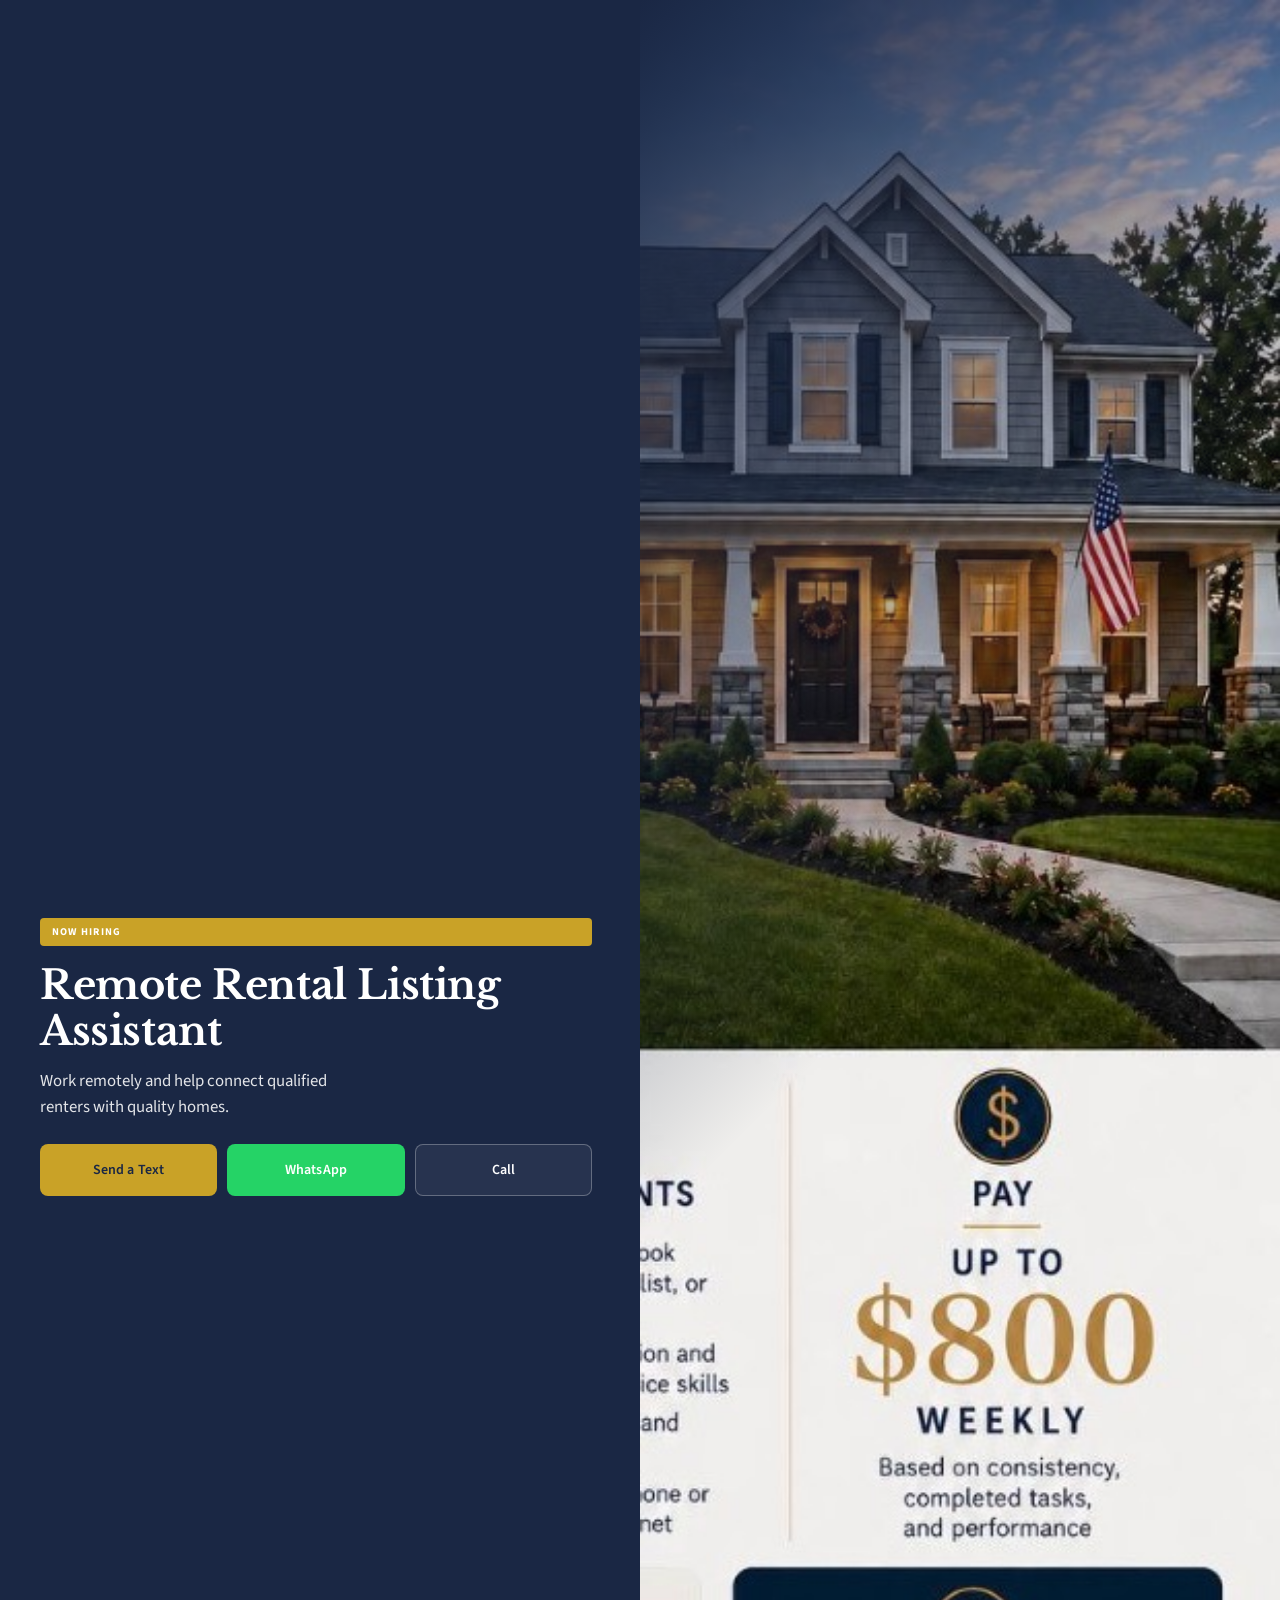
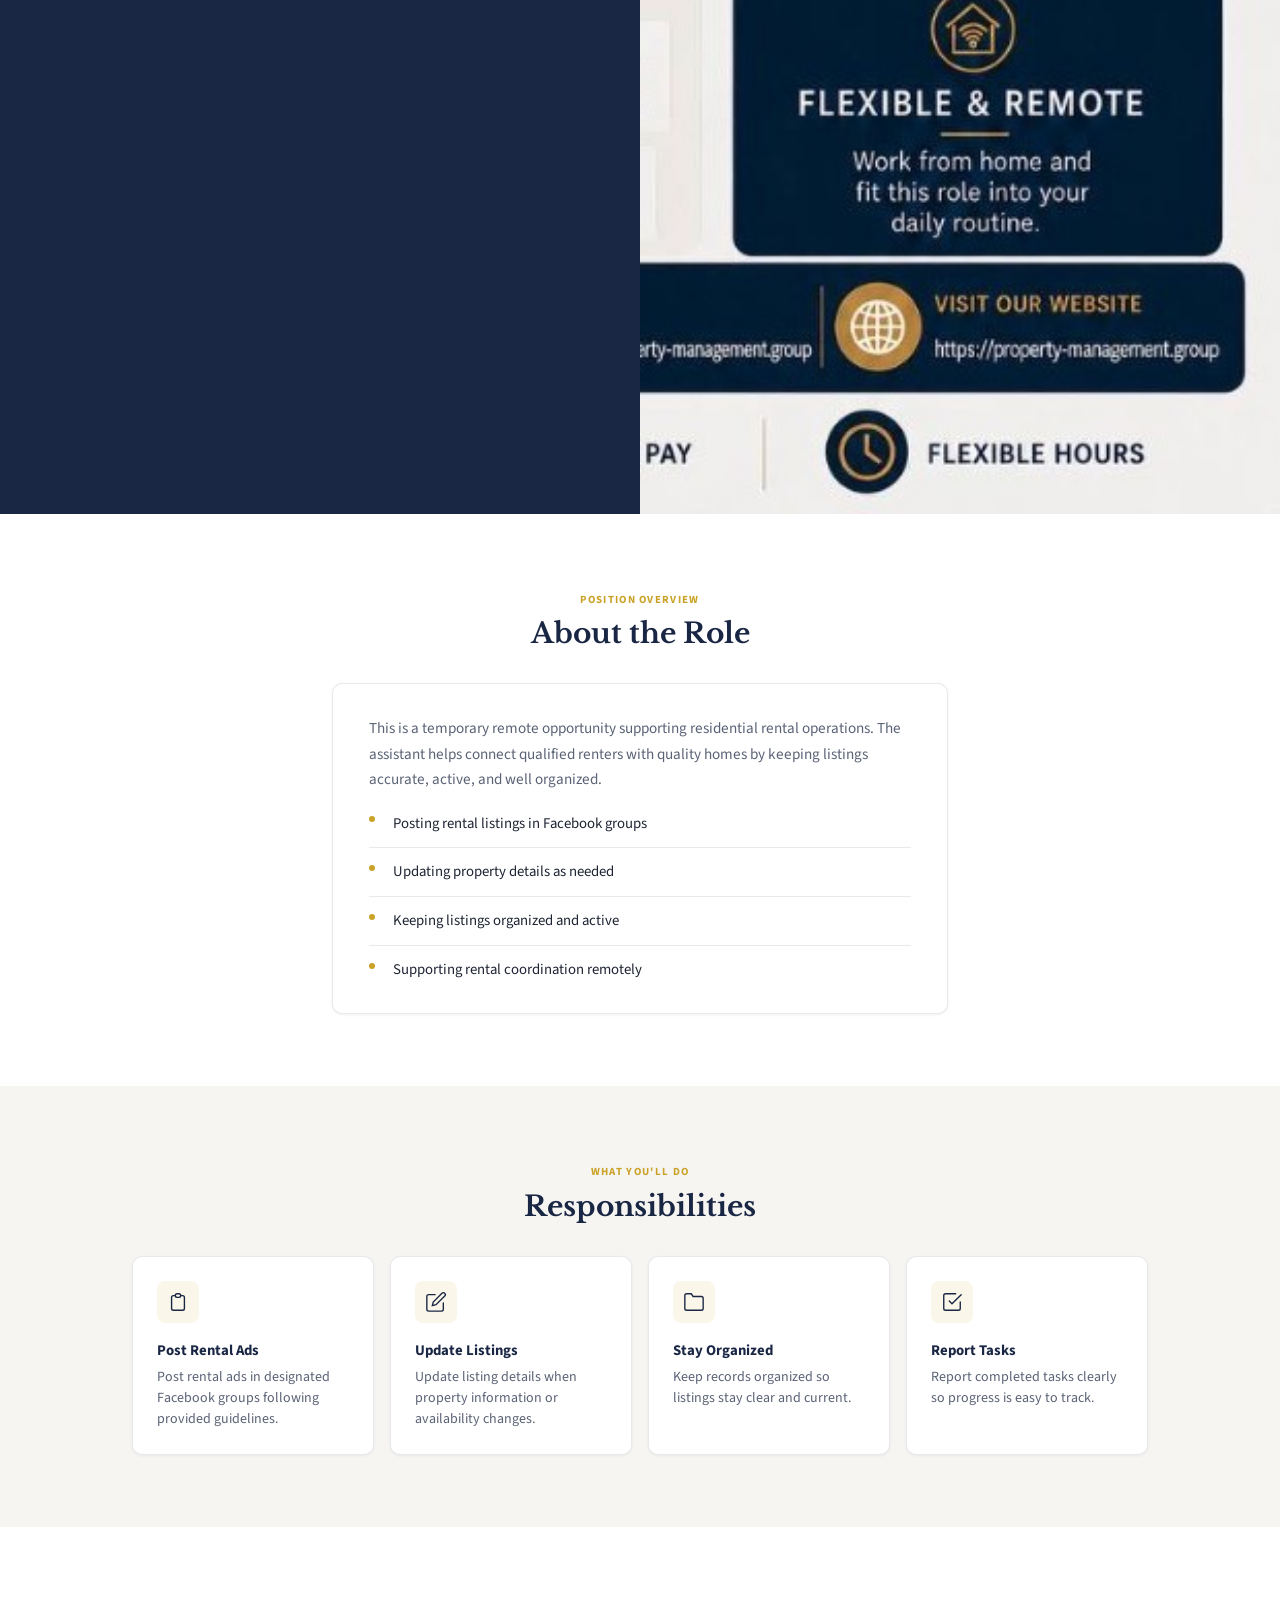
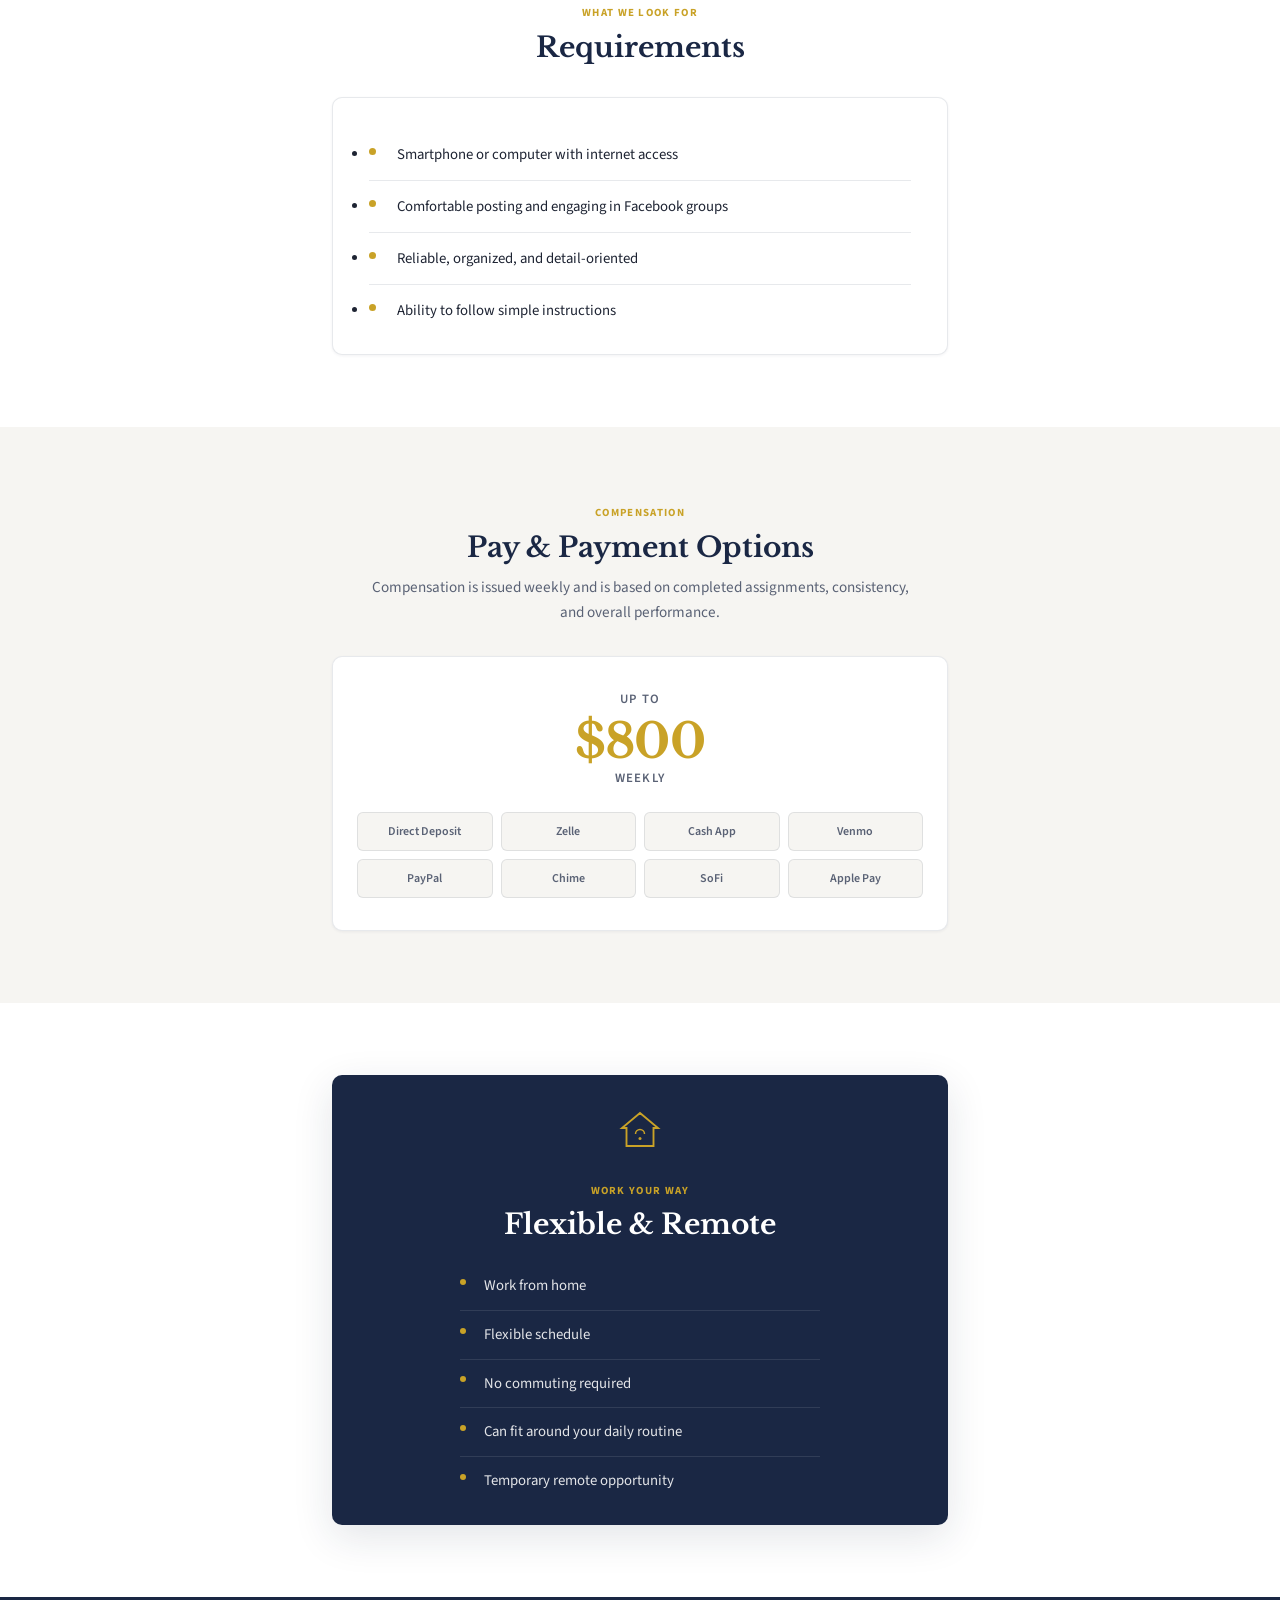
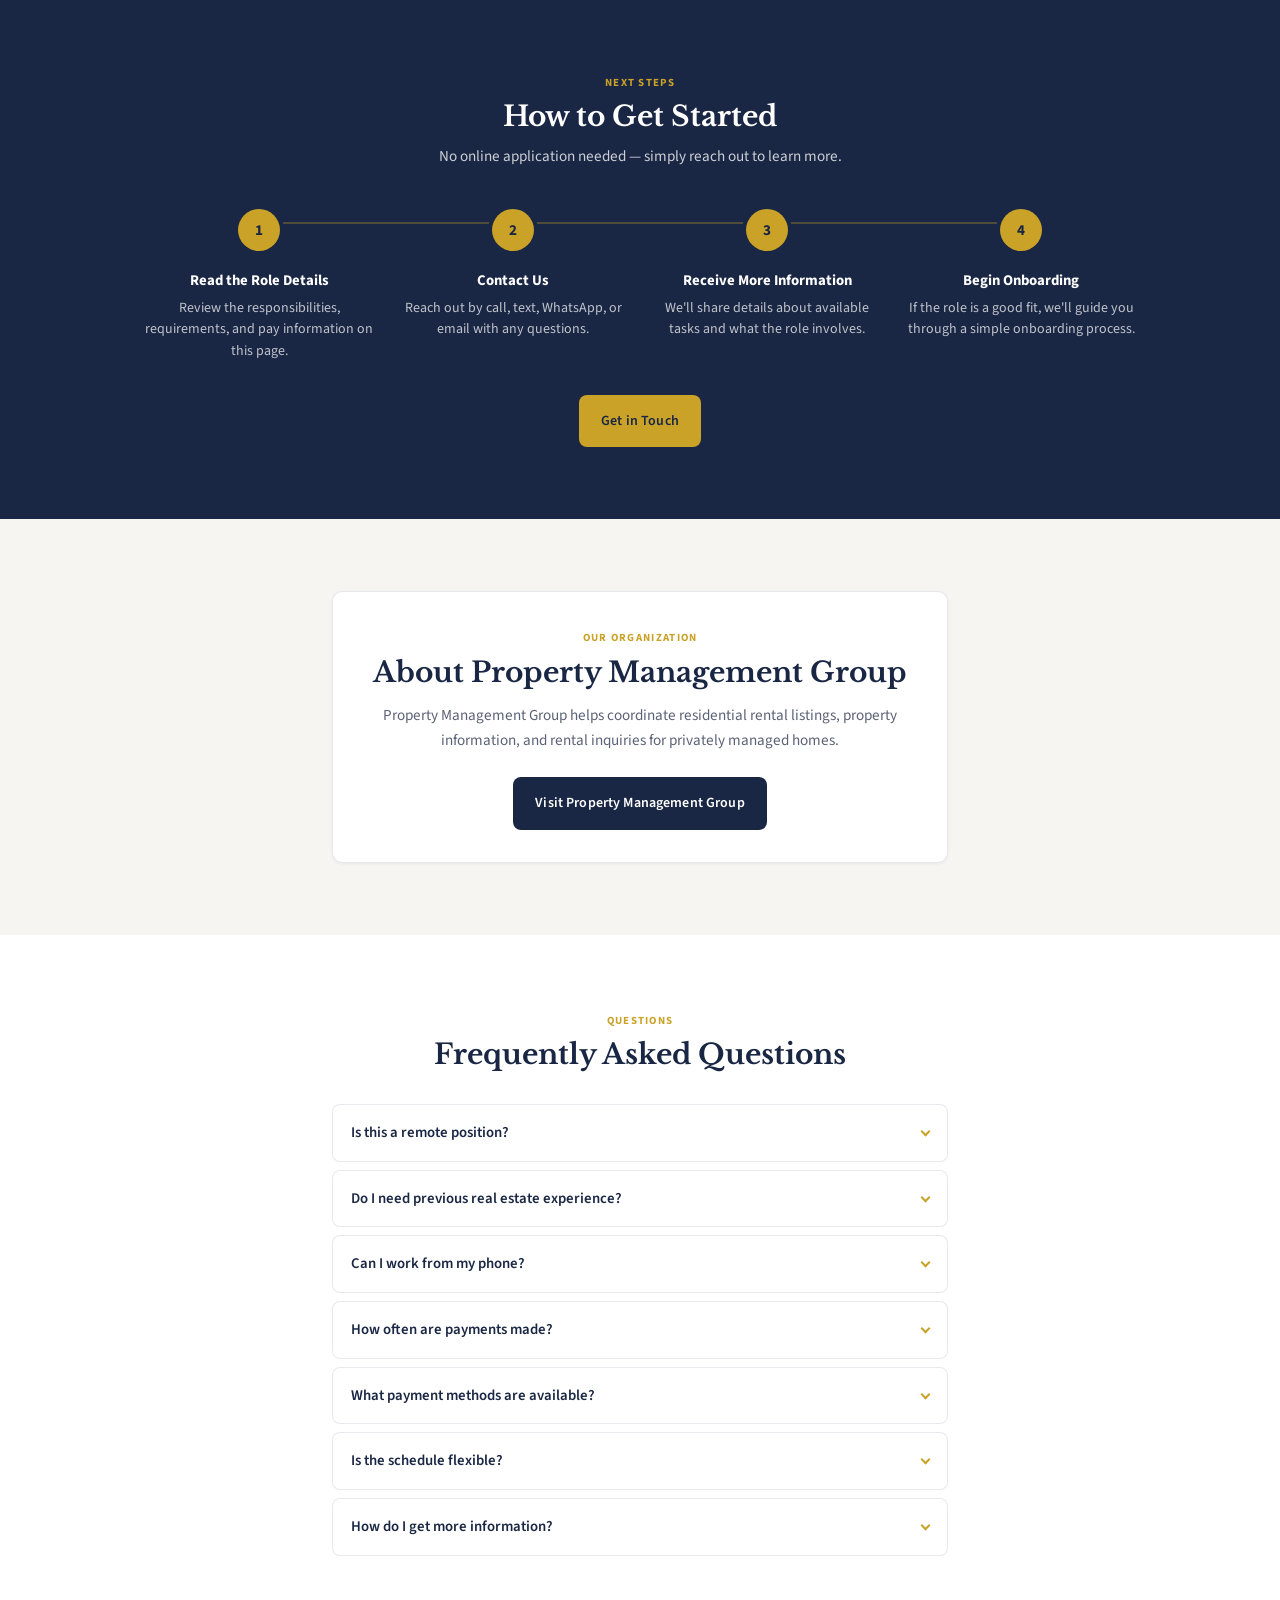
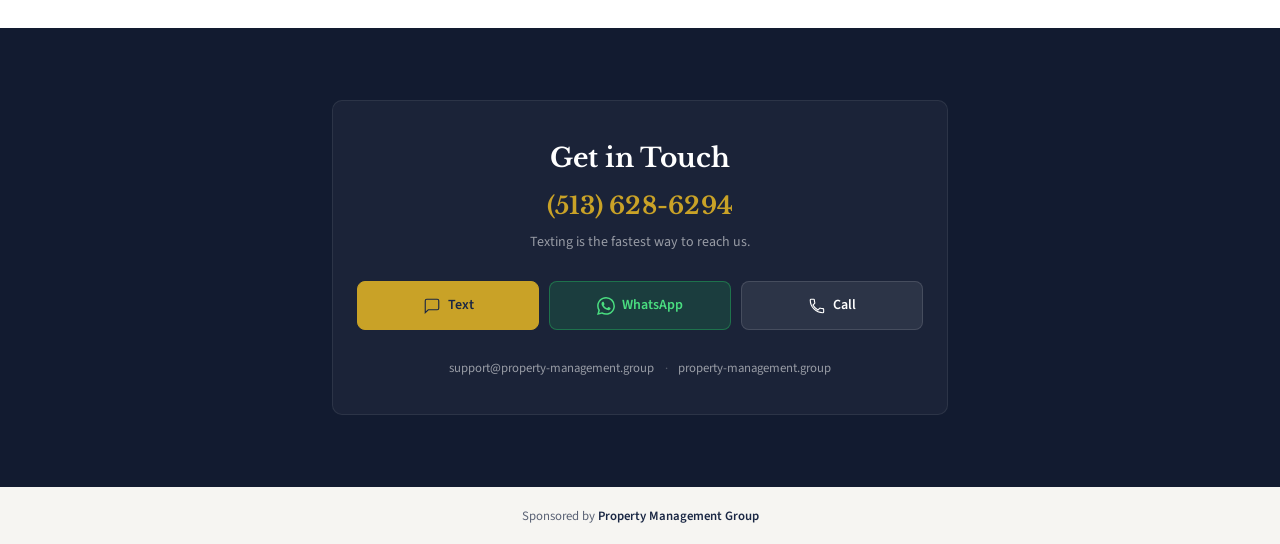
==== index.html @ 5fb561e2 "Fix Netlify 404 by publishing site from repo root. Move landing page files to the repository root an" ====
<!DOCTYPE html>
<html lang="en">
<head>
  <meta charset="UTF-8">
  <meta name="viewport" content="width=device-width, initial-scale=1.0, viewport-fit=cover">
  <meta name="theme-color" content="#1a2744">
  <title>Remote Rental Listing Assistant — Now Hiring</title>
  <meta name="description" content="Temporary remote role helping with rental listings. Up to $800 weekly. Flexible hours. Contact us to learn more.">
  <meta property="og:title" content="Remote Rental Listing Assistant — Now Hiring">
  <meta property="og:description" content="Work remotely and help connect qualified renters with quality homes. Up to $800 weekly.">
  <meta property="og:type" content="website">
  <meta property="og:image" content="assets/hero-house.png">
  <link rel="preconnect" href="https://fonts.googleapis.com">
  <link rel="preconnect" href="https://fonts.gstatic.com" crossorigin>
  <link href="https://fonts.googleapis.com/css2?family=Libre+Baskerville:wght@400;700&family=Source+Sans+3:wght@400;500;600;700&display=swap" rel="stylesheet">
  <link rel="stylesheet" href="styles.css">
</head>
<body>
  <header class="hero">
    <div class="hero__image">
      <img src="assets/house-photo.jpg" alt="Residential rental property at dusk">
    </div>
    <div class="hero__content">
      <span class="badge">Now Hiring</span>
      <h1>Remote Rental Listing Assistant</h1>
      <p class="hero__tagline">Work remotely and help connect qualified renters with quality homes.</p>
      <div class="hero__actions">
        <a class="btn btn--gold" href="sms:+15136286294?body=Hi,%20I'm%20interested%20in%20the%20Remote%20Rental%20Listing%20Assistant%20role.">Send a Text</a>
        <a class="btn btn--whatsapp" href="https://wa.me/15136286294?text=Hi,%20I'm%20interested%20in%20the%20Remote%20Rental%20Listing%20Assistant%20role." target="_blank" rel="noopener noreferrer">WhatsApp</a>
        <a class="btn btn--outline" href="tel:+15136286294">Call</a>
      </div>
    </div>
  </header>

  <main>
    <section class="section" id="about-role">
      <div class="container container--narrow">
        <div class="section__header reveal">
          <span class="section__eyebrow">Position Overview</span>
          <h2 class="section__title">About the Role</h2>
        </div>
        <div class="content-card reveal">
          <p class="prose">This is a temporary remote opportunity supporting residential rental operations. The assistant helps connect qualified renters with quality homes by keeping listings accurate, active, and well organized.</p>
          <ul class="feature-list">
            <li>Posting rental listings in Facebook groups</li>
            <li>Updating property details as needed</li>
            <li>Keeping listings organized and active</li>
            <li>Supporting rental coordination remotely</li>
          </ul>
        </div>
      </div>
    </section>

    <section class="section section--alt" id="responsibilities">
      <div class="container">
        <div class="section__header reveal">
          <span class="section__eyebrow">What You'll Do</span>
          <h2 class="section__title">Responsibilities</h2>
        </div>
        <div class="icon-grid">
          <article class="icon-card reveal">
            <div class="icon-card__icon" aria-hidden="true">
              <svg width="22" height="22" viewBox="0 0 24 24" fill="none"><path d="M9 5H7a2 2 0 00-2 2v12a2 2 0 002 2h10a2 2 0 002-2V7a2 2 0 00-2-2h-2M9 5a2 2 0 002 2h2a2 2 0 002-2M9 5a2 2 0 012-2h2a2 2 0 012 2" stroke="currentColor" stroke-width="1.5" stroke-linecap="round"/></svg>
            </div>
            <div class="icon-card__body">
              <h3>Post Rental Ads</h3>
              <p>Post rental ads in designated Facebook groups following provided guidelines.</p>
            </div>
          </article>
          <article class="icon-card reveal">
            <div class="icon-card__icon" aria-hidden="true">
              <svg width="22" height="22" viewBox="0 0 24 24" fill="none"><path d="M11 4H4a2 2 0 00-2 2v14a2 2 0 002 2h14a2 2 0 002-2v-7" stroke="currentColor" stroke-width="1.5" stroke-linecap="round"/><path d="M18.5 2.5a2.12 2.12 0 013 3L12 15l-4 1 1-4 9.5-9.5z" stroke="currentColor" stroke-width="1.5" stroke-linecap="round"/></svg>
            </div>
            <div class="icon-card__body">
              <h3>Update Listings</h3>
              <p>Update listing details when property information or availability changes.</p>
            </div>
          </article>
          <article class="icon-card reveal">
            <div class="icon-card__icon" aria-hidden="true">
              <svg width="22" height="22" viewBox="0 0 24 24" fill="none"><path d="M22 19a2 2 0 01-2 2H4a2 2 0 01-2-2V5a2 2 0 012-2h5l2 3h9a2 2 0 012 2z" stroke="currentColor" stroke-width="1.5" stroke-linecap="round"/></svg>
            </div>
            <div class="icon-card__body">
              <h3>Stay Organized</h3>
              <p>Keep records organized so listings stay clear and current.</p>
            </div>
          </article>
          <article class="icon-card reveal">
            <div class="icon-card__icon" aria-hidden="true">
              <svg width="22" height="22" viewBox="0 0 24 24" fill="none"><path d="M9 11l3 3L22 4" stroke="currentColor" stroke-width="1.5" stroke-linecap="round"/><path d="M21 12v7a2 2 0 01-2 2H5a2 2 0 01-2-2V5a2 2 0 012-2h11" stroke="currentColor" stroke-width="1.5" stroke-linecap="round"/></svg>
            </div>
            <div class="icon-card__body">
              <h3>Report Tasks</h3>
              <p>Report completed tasks clearly so progress is easy to track.</p>
            </div>
          </article>
        </div>
      </div>
    </section>

    <section class="section" id="requirements">
      <div class="container container--narrow">
        <div class="section__header reveal">
          <span class="section__eyebrow">What We Look For</span>
          <h2 class="section__title">Requirements</h2>
        </div>
        <div class="content-card reveal">
          <ul class="checklist checklist--large">
            <li>Smartphone or computer with internet access</li>
            <li>Comfortable posting and engaging in Facebook groups</li>
            <li>Reliable, organized, and detail-oriented</li>
            <li>Ability to follow simple instructions</li>
          </ul>
        </div>
      </div>
    </section>

    <section class="section section--alt" id="pay">
      <div class="container container--narrow">
        <div class="section__header reveal">
          <span class="section__eyebrow">Compensation</span>
          <h2 class="section__title">Pay &amp; Payment Options</h2>
          <p class="section__subtitle">Compensation is issued weekly and is based on completed assignments, consistency, and overall performance.</p>
        </div>
        <div class="pay-card reveal">
          <p class="pay-card__rate">Up to <strong>$800</strong> Weekly</p>
          <div class="payment-logos">
            <span>Direct Deposit</span>
            <span>Zelle</span>
            <span>Cash App</span>
            <span>Venmo</span>
            <span>PayPal</span>
            <span>Chime</span>
            <span>SoFi</span>
            <span>Apple Pay</span>
          </div>
        </div>
      </div>
    </section>

    <section class="section" id="remote">
      <div class="container container--narrow">
        <div class="remote-panel reveal">
          <div class="remote-panel__icon" aria-hidden="true">
            <svg viewBox="0 0 64 64" fill="none"><path d="M32 8L8 28h6v24h36V28h6L32 8z" stroke="#c9a227" stroke-width="2.5" fill="none"/><path d="M26 36c0-3.3 2.7-6 6-6s6 2.7 6 6" stroke="#c9a227" stroke-width="2" fill="none"/><circle cx="32" cy="42" r="2" fill="#c9a227"/></svg>
          </div>
          <span class="section__eyebrow">Work Your Way</span>
          <h2 class="section__title">Flexible &amp; Remote</h2>
          <ul class="feature-list feature-list--inline">
            <li>Work from home</li>
            <li>Flexible schedule</li>
            <li>No commuting required</li>
            <li>Can fit around your daily routine</li>
            <li>Temporary remote opportunity</li>
          </ul>
        </div>
      </div>
    </section>

    <section class="section section--navy" id="get-started">
      <div class="container">
        <div class="section__header section__header--light reveal">
          <span class="section__eyebrow">Next Steps</span>
          <h2 class="section__title">How to Get Started</h2>
          <p class="section__subtitle">No online application needed — simply reach out to learn more.</p>
        </div>
        <ol class="timeline reveal">
          <li class="timeline__step">
            <div class="timeline__marker">1</div>
            <div class="timeline__content">
              <h3>Read the Role Details</h3>
              <p>Review the responsibilities, requirements, and pay information on this page.</p>
            </div>
          </li>
          <li class="timeline__step">
            <div class="timeline__marker">2</div>
            <div class="timeline__content">
              <h3>Contact Us</h3>
              <p>Reach out by call, text, WhatsApp, or email with any questions.</p>
            </div>
          </li>
          <li class="timeline__step">
            <div class="timeline__marker">3</div>
            <div class="timeline__content">
              <h3>Receive More Information</h3>
              <p>We'll share details about available tasks and what the role involves.</p>
            </div>
          </li>
          <li class="timeline__step">
            <div class="timeline__marker">4</div>
            <div class="timeline__content">
              <h3>Begin Onboarding</h3>
              <p>If the role is a good fit, we'll guide you through a simple onboarding process.</p>
            </div>
          </li>
        </ol>
        <div class="section__cta reveal">
          <a class="btn btn--gold" href="#contact">Get in Touch</a>
        </div>
      </div>
    </section>

    <section class="section section--alt" id="about">
      <div class="container container--narrow">
        <div class="about-block content-card reveal">
          <span class="section__eyebrow">Our Organization</span>
          <h2 class="section__title">About Property Management Group</h2>
          <p>Property Management Group helps coordinate residential rental listings, property information, and rental inquiries for privately managed homes.</p>
          <a class="btn btn--navy" href="https://property-management.group" target="_blank" rel="noopener noreferrer">Visit Property Management Group</a>
        </div>
      </div>
    </section>

    <section class="section" id="faq">
      <div class="container container--narrow">
        <div class="section__header reveal">
          <span class="section__eyebrow">Questions</span>
          <h2 class="section__title">Frequently Asked Questions</h2>
        </div>
        <div class="faq reveal">
          <details class="faq__item">
            <summary>Is this a remote position?</summary>
            <p>Yes. This is a fully remote, temporary role. You can work from home or anywhere with a reliable internet connection.</p>
          </details>
          <details class="faq__item">
            <summary>Do I need previous real estate experience?</summary>
            <p>No prior real estate experience is required. What matters most is reliability, clear communication, and the ability to follow instructions.</p>
          </details>
          <details class="faq__item">
            <summary>Can I work from my phone?</summary>
            <p>Yes. Many tasks can be done from a smartphone. A computer is also helpful for managing multiple listings.</p>
          </details>
          <details class="faq__item">
            <summary>How often are payments made?</summary>
            <p>Payments are issued weekly, based on completed assignments, consistency, and overall performance.</p>
          </details>
          <details class="faq__item">
            <summary>What payment methods are available?</summary>
            <p>We support Direct Deposit, Zelle, Cash App, Venmo, PayPal, Chime, SoFi, and Apple Pay.</p>
          </details>
          <details class="faq__item">
            <summary>Is the schedule flexible?</summary>
            <p>Yes. This role is designed with flexibility in mind so you can fit tasks around your daily routine.</p>
          </details>
          <details class="faq__item">
            <summary>How do I get more information?</summary>
            <p>Contact us by phone, text, WhatsApp, or email. Our team will share more details about the role and available tasks.</p>
          </details>
        </div>
      </div>
    </section>
  </main>

  <footer class="contact" id="contact">
    <div class="container container--narrow">
      <div class="contact-panel reveal">
        <h2 class="contact-panel__title">Get in Touch</h2>
        <p class="contact-panel__phone"><a href="tel:+15136286294">(513) 628-6294</a></p>
        <p class="contact-panel__note">Texting is the fastest way to reach us.</p>

        <div class="contact-panel__actions">
          <a href="sms:+15136286294?body=Hi,%20I'm%20interested%20in%20the%20Remote%20Rental%20Listing%20Assistant%20role." class="contact-btn contact-btn--primary">
            <svg width="18" height="18" viewBox="0 0 24 24" fill="none" aria-hidden="true"><path d="M21 15a2 2 0 01-2 2H7l-4 4V5a2 2 0 012-2h14a2 2 0 012 2z" stroke="currentColor" stroke-width="1.5"/></svg>
            Text
          </a>
          <a href="https://wa.me/15136286294?text=Hi,%20I'm%20interested%20in%20the%20Remote%20Rental%20Listing%20Assistant%20role." class="contact-btn contact-btn--whatsapp" target="_blank" rel="noopener noreferrer">
            <svg width="18" height="18" viewBox="0 0 24 24" fill="currentColor" aria-hidden="true"><path d="M17.472 14.382c-.297-.149-1.758-.867-2.03-.967-.273-.099-.471-.148-.67.15-.197.297-.767.966-.94 1.164-.173.199-.347.223-.644.075-.297-.15-1.255-.463-2.39-1.475-.883-.788-1.48-1.761-1.653-2.059-.173-.297-.018-.458.13-.606.134-.133.298-.347.446-.52.149-.174.198-.298.298-.497.099-.198.05-.371-.025-.52-.075-.149-.669-1.612-.916-2.207-.242-.579-.487-.5-.669-.51-.173-.008-.371-.01-.57-.01-.198 0-.52.074-.792.372-.272.297-1.04 1.016-1.04 2.479 0 1.462 1.065 2.875 1.213 3.074.149.198 2.096 3.2 5.077 4.487.709.306 1.262.489 1.694.625.712.227 1.36.195 1.871.118.571-.085 1.758-.719 2.006-1.413.248-.694.248-1.289.173-1.413-.074-.124-.272-.198-.57-.347m-5.421 7.403h-.004a9.87 9.87 0 01-5.031-1.378l-.361-.214-3.741.982.998-3.648-.235-.374a9.86 9.86 0 01-1.51-5.26c.001-5.45 4.436-9.884 9.888-9.884 2.64 0 5.122 1.03 6.988 2.898a9.825 9.825 0 012.893 6.994c-.003 5.45-4.435 9.884-9.885 9.884m8.413-18.297A11.815 11.815 0 0012.05 0C5.495 0 .16 5.335.157 11.892c0 2.096.547 4.142 1.588 5.945L.057 24l6.305-1.654a11.882 11.882 0 005.683 1.448h.005c6.554 0 11.89-5.335 11.893-11.893a11.821 11.821 0 00-3.48-8.413z"/></svg>
            WhatsApp
          </a>
          <a href="tel:+15136286294" class="contact-btn">
            <svg width="18" height="18" viewBox="0 0 24 24" fill="none" aria-hidden="true"><path d="M6.6 10.8a15.1 15.1 0 006.6 6.6l2.2-2.2a1 1 0 011-.24 11 11 0 003.46.55 1 1 0 011 1V20a1 1 0 01-1 1A17 17 0 013 4a1 1 0 011-1h3.5a1 1 0 011 1 11 11 0 00.55 3.46 1 1 0 01-.25 1L6.6 10.8z" stroke="currentColor" stroke-width="1.5"/></svg>
            Call
          </a>
        </div>

        <div class="contact-panel__links">
          <a href="mailto:support@property-management.group">support@property-management.group</a>
          <span aria-hidden="true">·</span>
          <a href="https://property-management.group" target="_blank" rel="noopener noreferrer">property-management.group</a>
        </div>
      </div>
    </div>
  </footer>

  <p class="sponsor">
    Sponsored by <a href="https://property-management.group" target="_blank" rel="noopener noreferrer">Property Management Group</a>
  </p>

  <script src="script.js"></script>
</body>
</html>
---- styles.css ----
*,
*::before,
*::after {
  box-sizing: border-box;
  margin: 0;
  padding: 0;
}

:root {
  --navy: #1a2744;
  --navy-dark: #121b30;
  --navy-light: #243358;
  --gold: #c9a227;
  --gold-light: #d4b84a;
  --gold-pale: rgba(201, 162, 39, 0.1);
  --white: #ffffff;
  --gray-bg: #f6f5f2;
  --gray-border: rgba(26, 39, 68, 0.1);
  --text: #1e2433;
  --text-muted: #5a6275;
  --whatsapp: #25d366;
  --serif: "Libre Baskerville", Georgia, serif;
  --sans: "Source Sans 3", system-ui, -apple-system, sans-serif;
  --shadow-sm: 0 1px 3px rgba(26, 39, 68, 0.06);
  --shadow-md: 0 6px 24px rgba(26, 39, 68, 0.08);
  --shadow-lg: 0 12px 40px rgba(26, 39, 68, 0.12);
  --radius: 10px;
  --radius-sm: 8px;
  --transition: 0.22s ease;
  --safe-bottom: env(safe-area-inset-bottom, 0px);
}

html {
  scroll-behavior: smooth;
  -webkit-text-size-adjust: 100%;
}

body {
  font-family: var(--sans);
  color: var(--text);
  background: var(--white);
  line-height: 1.6;
  -webkit-font-smoothing: antialiased;
  overflow-x: hidden;
}

img {
  display: block;
  max-width: 100%;
}

a {
  color: inherit;
}

.container {
  width: 100%;
  max-width: 1080px;
  margin: 0 auto;
  padding: 0 1.25rem;
}

.container--narrow {
  max-width: 680px;
}

/* ── Buttons ── */
.btn {
  display: inline-flex;
  align-items: center;
  justify-content: center;
  text-decoration: none;
  font-weight: 600;
  font-size: 0.875rem;
  letter-spacing: 0.01em;
  padding: 0.875rem 1.35rem;
  min-height: 48px;
  border-radius: 8px;
  border: 1.5px solid transparent;
  cursor: pointer;
  transition: background var(--transition), color var(--transition), border-color var(--transition), box-shadow var(--transition);
  -webkit-tap-highlight-color: transparent;
}

.btn--gold {
  background: var(--gold);
  color: var(--navy);
}

.btn--gold:hover {
  background: var(--gold-light);
  box-shadow: 0 4px 16px rgba(201, 162, 39, 0.3);
}

.btn--whatsapp {
  background: var(--whatsapp);
  color: var(--white);
}

.btn--whatsapp:hover {
  background: #20bd5a;
  box-shadow: 0 4px 16px rgba(37, 211, 102, 0.3);
}

.btn--outline {
  background: rgba(255, 255, 255, 0.06);
  color: var(--white);
  border-color: rgba(255, 255, 255, 0.28);
}

.btn--outline:hover {
  border-color: var(--gold);
  color: var(--gold);
  background: rgba(255, 255, 255, 0.1);
}

.btn--navy {
  background: var(--navy);
  color: var(--white);
}

.btn--navy:hover {
  background: var(--navy-light);
  box-shadow: var(--shadow-md);
}

/* ── Hero ── */
.hero {
  display: flex;
  flex-direction: column;
  background: var(--navy);
}

.hero__image {
  position: relative;
  height: 220px;
  overflow: hidden;
}

.hero__image::after {
  content: "";
  position: absolute;
  inset: 0;
  background: linear-gradient(to bottom, transparent 20%, var(--navy) 100%);
  z-index: 1;
}

.hero__image img {
  width: 100%;
  height: 100%;
  object-fit: cover;
  object-position: center;
}

.hero__content {
  padding: 1.75rem 1.25rem 2.25rem;
  position: relative;
  z-index: 2;
  margin-top: -2rem;
}

.badge {
  display: inline-block;
  background: var(--gold);
  color: var(--white);
  font-size: 0.65rem;
  font-weight: 700;
  letter-spacing: 0.12em;
  text-transform: uppercase;
  padding: 0.35rem 0.75rem;
  margin-bottom: 1rem;
  border-radius: 4px;
}

.hero h1 {
  font-family: var(--serif);
  font-size: clamp(1.65rem, 5vw, 2.5rem);
  font-weight: 700;
  color: var(--white);
  line-height: 1.15;
  letter-spacing: -0.01em;
  margin-bottom: 0.85rem;
}

.hero__tagline {
  color: rgba(255, 255, 255, 0.88);
  font-weight: 400;
  font-size: 1rem;
  margin-bottom: 1.5rem;
  line-height: 1.55;
  max-width: 36ch;
}

.hero__actions {
  display: flex;
  flex-direction: column;
  gap: 0.65rem;
}

.hero__actions .btn {
  width: 100%;
}

/* ── Sections ── */
.section {
  padding: 3rem 0;
}

.section--alt {
  background: var(--gray-bg);
}

.section--navy {
  background: var(--navy);
  color: var(--white);
}

.section__header {
  text-align: center;
  max-width: 560px;
  margin: 0 auto 2rem;
}

.section__header--light .section__title,
.section__header--light .section__subtitle {
  color: var(--white);
}

.section__header--light .section__subtitle {
  opacity: 0.78;
}

.section__eyebrow {
  display: inline-block;
  font-size: 0.68rem;
  font-weight: 700;
  letter-spacing: 0.12em;
  text-transform: uppercase;
  color: var(--gold);
  margin-bottom: 0.5rem;
}

.section__title {
  font-family: var(--serif);
  font-size: clamp(1.35rem, 4vw, 1.75rem);
  font-weight: 700;
  color: var(--navy);
  line-height: 1.25;
  margin-bottom: 0.65rem;
}

.section--navy .section__title {
  color: var(--white);
}

.section__subtitle {
  font-size: 0.95rem;
  color: var(--text-muted);
  line-height: 1.6;
}

.section__cta {
  text-align: center;
  margin-top: 2rem;
}

/* ── Content cards ── */
.content-card {
  background: var(--white);
  border: 1px solid var(--gray-border);
  border-radius: var(--radius);
  padding: 1.5rem;
  box-shadow: var(--shadow-sm);
}

.section--alt .content-card {
  background: var(--white);
}

.prose {
  font-size: 0.95rem;
  color: var(--text-muted);
  line-height: 1.65;
  margin-bottom: 0.5rem;
}

/* ── Scroll reveal ── */
.reveal {
  opacity: 0;
  transform: translateY(16px);
  transition: opacity 0.5s ease, transform 0.5s ease;
}

.reveal.revealed {
  opacity: 1;
  transform: translateY(0);
}

@media (prefers-reduced-motion: reduce) {
  .reveal {
    opacity: 1;
    transform: none;
    transition: none;
  }
}

/* ── Lists ── */
.feature-list {
  list-style: none;
  margin-top: 0.5rem;
}

.feature-list li {
  position: relative;
  padding: 0.75rem 0 0.75rem 1.5rem;
  font-size: 0.925rem;
  color: var(--text);
  border-bottom: 1px solid var(--gray-border);
}

.feature-list li:last-child {
  border-bottom: none;
  padding-bottom: 0;
}

.feature-list li::before {
  content: "";
  position: absolute;
  left: 0;
  top: 1.05rem;
  width: 6px;
  height: 6px;
  border-radius: 50%;
  background: var(--gold);
}

.feature-list--inline li {
  border-bottom-color: rgba(255, 255, 255, 0.1);
  color: rgba(255, 255, 255, 0.88);
}

.checklist--large li {
  position: relative;
  padding: 0.85rem 0 0.85rem 1.75rem;
  font-size: 0.925rem;
  color: var(--text);
  border-bottom: 1px solid var(--gray-border);
}

.checklist--large li:last-child {
  border-bottom: none;
  padding-bottom: 0;
}

.checklist--large li::before {
  content: "";
  position: absolute;
  left: 0;
  top: 1.15rem;
  width: 7px;
  height: 7px;
  border-radius: 50%;
  background: var(--gold);
}

/* ── Icon cards ── */
.icon-grid {
  display: grid;
  grid-template-columns: 1fr;
  gap: 0.85rem;
}

.icon-card {
  display: flex;
  align-items: flex-start;
  gap: 1rem;
  background: var(--white);
  border: 1px solid var(--gray-border);
  border-radius: var(--radius);
  padding: 1.25rem;
  box-shadow: var(--shadow-sm);
  transition: box-shadow var(--transition), border-color var(--transition);
}

.icon-card:hover {
  box-shadow: var(--shadow-md);
  border-color: rgba(201, 162, 39, 0.2);
}

.icon-card__icon {
  width: 42px;
  height: 42px;
  flex-shrink: 0;
  display: flex;
  align-items: center;
  justify-content: center;
  background: var(--gold-pale);
  border-radius: 8px;
  color: var(--navy);
}

.icon-card h3 {
  font-size: 0.925rem;
  font-weight: 700;
  color: var(--navy);
  margin-bottom: 0.3rem;
}

.icon-card p {
  font-size: 0.875rem;
  color: var(--text-muted);
  line-height: 1.5;
}

/* ── Pay card ── */
.pay-card {
  background: var(--white);
  border: 1px solid var(--gray-border);
  border-radius: var(--radius);
  padding: 2rem 1.5rem;
  text-align: center;
  box-shadow: var(--shadow-sm);
}

.pay-card__rate {
  font-size: 0.8rem;
  text-transform: uppercase;
  letter-spacing: 0.08em;
  color: var(--text-muted);
  font-weight: 600;
  margin-bottom: 1.5rem;
}

.pay-card__rate strong {
  display: block;
  font-family: var(--serif);
  font-size: clamp(2.25rem, 8vw, 3rem);
  color: var(--gold);
  letter-spacing: -0.02em;
  text-transform: none;
  line-height: 1.1;
  margin-top: 0.35rem;
  font-weight: 700;
}

.payment-logos {
  display: grid;
  grid-template-columns: repeat(2, 1fr);
  gap: 0.5rem;
}

.payment-logos span {
  font-size: 0.75rem;
  font-weight: 600;
  color: var(--text-muted);
  background: var(--gray-bg);
  padding: 0.55rem 0.65rem;
  border-radius: 6px;
  border: 1px solid var(--gray-border);
  text-align: center;
}

/* ── Remote panel ── */
.remote-panel {
  background: var(--navy);
  border-radius: var(--radius);
  padding: 2rem 1.5rem;
  text-align: center;
  color: var(--white);
  box-shadow: var(--shadow-lg);
}

.remote-panel__icon svg {
  width: 48px;
  height: 48px;
  margin: 0 auto 0.85rem;
}

.remote-panel .section__title {
  color: var(--white);
  margin-bottom: 1.25rem;
}

.remote-panel .feature-list {
  max-width: 360px;
  margin: 0 auto;
  text-align: left;
}

/* ── Timeline ── */
.timeline {
  list-style: none;
  display: flex;
  flex-direction: column;
  gap: 0;
  position: relative;
  padding-left: 0.25rem;
}

.timeline::before {
  content: "";
  position: absolute;
  top: 22px;
  bottom: 22px;
  left: 21px;
  width: 2px;
  background: rgba(201, 162, 39, 0.3);
}

.timeline__step {
  display: flex;
  align-items: flex-start;
  gap: 1.15rem;
  padding-bottom: 1.75rem;
}

.timeline__step:last-child {
  padding-bottom: 0;
}

.timeline__marker {
  width: 42px;
  height: 42px;
  flex-shrink: 0;
  border-radius: 50%;
  background: var(--gold);
  color: var(--navy);
  font-weight: 700;
  font-size: 0.95rem;
  display: flex;
  align-items: center;
  justify-content: center;
  position: relative;
  z-index: 1;
  box-shadow: 0 0 0 4px var(--navy);
}

.timeline__content h3 {
  font-size: 0.925rem;
  font-weight: 700;
  color: var(--white);
  margin-bottom: 0.3rem;
  padding-top: 0.5rem;
}

.timeline__content p {
  font-size: 0.875rem;
  color: rgba(255, 255, 255, 0.72);
  line-height: 1.55;
}

/* ── About ── */
.about-block {
  text-align: center;
}

.about-block p {
  font-size: 0.95rem;
  color: var(--text-muted);
  line-height: 1.65;
  margin-bottom: 1.5rem;
}

.about-block .section__title {
  margin-bottom: 0.85rem;
}

/* ── FAQ ── */
.faq {
  display: flex;
  flex-direction: column;
  gap: 0.5rem;
}

.faq__item {
  background: var(--white);
  border: 1px solid var(--gray-border);
  border-radius: var(--radius-sm);
  overflow: hidden;
}

.faq__item[open] {
  border-color: rgba(201, 162, 39, 0.35);
  box-shadow: var(--shadow-sm);
}

.faq__item summary {
  padding: 1rem 1.15rem;
  font-weight: 600;
  font-size: 0.925rem;
  color: var(--navy);
  cursor: pointer;
  list-style: none;
  display: flex;
  align-items: center;
  justify-content: space-between;
  gap: 1rem;
  min-height: 52px;
  -webkit-tap-highlight-color: transparent;
}

.faq__item summary::-webkit-details-marker {
  display: none;
}

.faq__item summary::after {
  content: "";
  width: 7px;
  height: 7px;
  border-right: 2px solid var(--gold);
  border-bottom: 2px solid var(--gold);
  transform: rotate(45deg);
  flex-shrink: 0;
  transition: transform var(--transition);
  margin-top: -3px;
}

.faq__item[open] summary::after {
  transform: rotate(-135deg);
  margin-top: 3px;
}

.faq__item p {
  padding: 0 1.15rem 1.1rem;
  font-size: 0.875rem;
  color: var(--text-muted);
  line-height: 1.6;
}

/* ── Contact ── */
.contact {
  background: var(--navy-dark);
  padding: 3.5rem 0;
  padding-bottom: calc(3.5rem + var(--safe-bottom));
}

.contact-panel {
  text-align: center;
  background: rgba(255, 255, 255, 0.04);
  border: 1px solid rgba(255, 255, 255, 0.08);
  border-radius: var(--radius);
  padding: 2.25rem 1.5rem;
}

.contact-panel__title {
  font-family: var(--serif);
  font-size: clamp(1.35rem, 4vw, 1.65rem);
  font-weight: 700;
  color: var(--white);
  margin-bottom: 0.5rem;
}

.contact-panel__phone {
  margin-bottom: 0.35rem;
}

.contact-panel__phone a {
  font-family: var(--serif);
  font-size: 1.5rem;
  font-weight: 700;
  color: var(--gold);
  text-decoration: none;
  letter-spacing: 0.01em;
}

.contact-panel__phone a:hover {
  color: var(--gold-light);
}

.contact-panel__note {
  font-size: 0.875rem;
  color: rgba(255, 255, 255, 0.55);
  margin-bottom: 1.75rem;
}

.contact-panel__actions {
  display: flex;
  gap: 0.6rem;
  justify-content: center;
  flex-wrap: wrap;
  margin-bottom: 1.75rem;
}

.contact-btn {
  display: inline-flex;
  align-items: center;
  justify-content: center;
  gap: 0.45rem;
  flex: 1;
  min-width: 100px;
  max-width: 160px;
  min-height: 48px;
  padding: 0.75rem 1rem;
  border-radius: 8px;
  font-weight: 600;
  font-size: 0.875rem;
  text-decoration: none;
  color: var(--white);
  background: rgba(255, 255, 255, 0.08);
  border: 1px solid rgba(255, 255, 255, 0.12);
  transition: background var(--transition), border-color var(--transition);
  -webkit-tap-highlight-color: transparent;
}

.contact-btn:hover {
  background: rgba(255, 255, 255, 0.12);
  border-color: rgba(255, 255, 255, 0.2);
}

.contact-btn--primary {
  background: var(--gold);
  border-color: var(--gold);
  color: var(--navy);
}

.contact-btn--primary:hover {
  background: var(--gold-light);
  border-color: var(--gold-light);
}

.contact-btn--whatsapp {
  background: rgba(37, 211, 102, 0.15);
  border-color: rgba(37, 211, 102, 0.35);
  color: #4ade80;
}

.contact-btn--whatsapp:hover {
  background: rgba(37, 211, 102, 0.25);
}

.contact-panel__links {
  display: flex;
  flex-wrap: wrap;
  align-items: center;
  justify-content: center;
  gap: 0.5rem 0.65rem;
  font-size: 0.8rem;
}

.contact-panel__links a {
  color: rgba(255, 255, 255, 0.55);
  text-decoration: none;
  transition: color var(--transition);
}

.contact-panel__links a:hover {
  color: var(--gold);
}

.contact-panel__links span {
  color: rgba(255, 255, 255, 0.25);
}

/* ── Sponsor ── */
.sponsor {
  text-align: center;
  font-size: 0.8rem;
  color: var(--text-muted);
  padding: 1.15rem 1.25rem;
  padding-bottom: calc(1.15rem + var(--safe-bottom));
  background: var(--gray-bg);
}

.sponsor a {
  color: var(--navy);
  font-weight: 600;
  text-decoration: none;
}

.sponsor a:hover {
  color: var(--gold);
}

/* ── Tablet ── */
@media (min-width: 600px) {
  .container {
    padding: 0 1.75rem;
  }

  .hero__image {
    height: 280px;
  }

  .hero__content {
    padding: 2rem 1.75rem 2.75rem;
  }

  .hero__actions {
    flex-direction: row;
    flex-wrap: wrap;
  }

  .hero__actions .btn {
    width: auto;
    flex: 1;
    min-width: 160px;
  }

  .payment-logos {
    grid-template-columns: repeat(4, 1fr);
  }

  .icon-grid {
    grid-template-columns: repeat(2, 1fr);
    gap: 1rem;
  }

  .icon-card {
    flex-direction: column;
    padding: 1.5rem;
  }

  .contact-panel__actions {
    flex-wrap: nowrap;
  }

  .contact-btn {
    max-width: none;
  }

  .sponsor {
    padding-bottom: 1.15rem;
  }
}

/* ── Desktop ── */
@media (min-width: 900px) {
  .container {
    padding: 0 2rem;
  }

  .hero {
    display: grid;
    grid-template-columns: 1fr 1fr;
    min-height: 480px;
  }

  .hero__image {
    order: 2;
    height: auto;
    min-height: 480px;
  }

  .hero__image::after {
    background: linear-gradient(135deg, var(--navy) 0%, transparent 45%);
  }

  .hero__content {
    order: 1;
    display: flex;
    flex-direction: column;
    justify-content: center;
    padding: 3rem 2.5rem 3rem 2rem;
    margin-top: 0;
  }

  .hero__tagline {
    font-size: 1.05rem;
    max-width: 42ch;
  }

  .section {
    padding: 4.5rem 0;
  }

  .content-card {
    padding: 2rem 2.25rem;
  }

  .icon-grid {
    grid-template-columns: repeat(4, 1fr);
  }

  .timeline {
    display: grid;
    grid-template-columns: repeat(4, 1fr);
    gap: 0;
    padding-top: 0.5rem;
    padding-left: 0;
  }

  .timeline::before {
    top: 21px;
    bottom: auto;
    left: 12%;
    right: 12%;
    width: auto;
    height: 2px;
  }

  .timeline__step {
    flex-direction: column;
    align-items: center;
    text-align: center;
    padding: 0 0.75rem 0 0.75rem;
    gap: 0;
  }

  .timeline__content h3 {
    padding-top: 0;
  }

  .timeline__marker {
    margin-bottom: 1.15rem;
  }

  .contact {
    padding: 4.5rem 0;
  }
}

@media (min-width: 1080px) {
  .hero__content {
    padding: 3.5rem 3rem 3.5rem 2.5rem;
  }

  .hero h1 {
    font-size: 2.5rem;
  }
}

@media (max-width: 480px) {
  .hero__content {
    padding: 2.5rem 1.25rem;
  }

  .hero__actions {
    flex-direction: column;
  }

  .hero__actions .btn {
    width: 100%;
  }

  .contact-panel__actions {
    flex-direction: column;
  }

  .contact-btn {
    max-width: none;
    width: 100%;
  }

  .contact-panel__links {
    flex-direction: column;
    gap: 0.35rem;
  }

  .contact-panel__links span {
    display: none;
  }
}

@media (max-width: 380px) {
  .payment-logos {
    grid-template-columns: 1fr 1fr;
  }
}
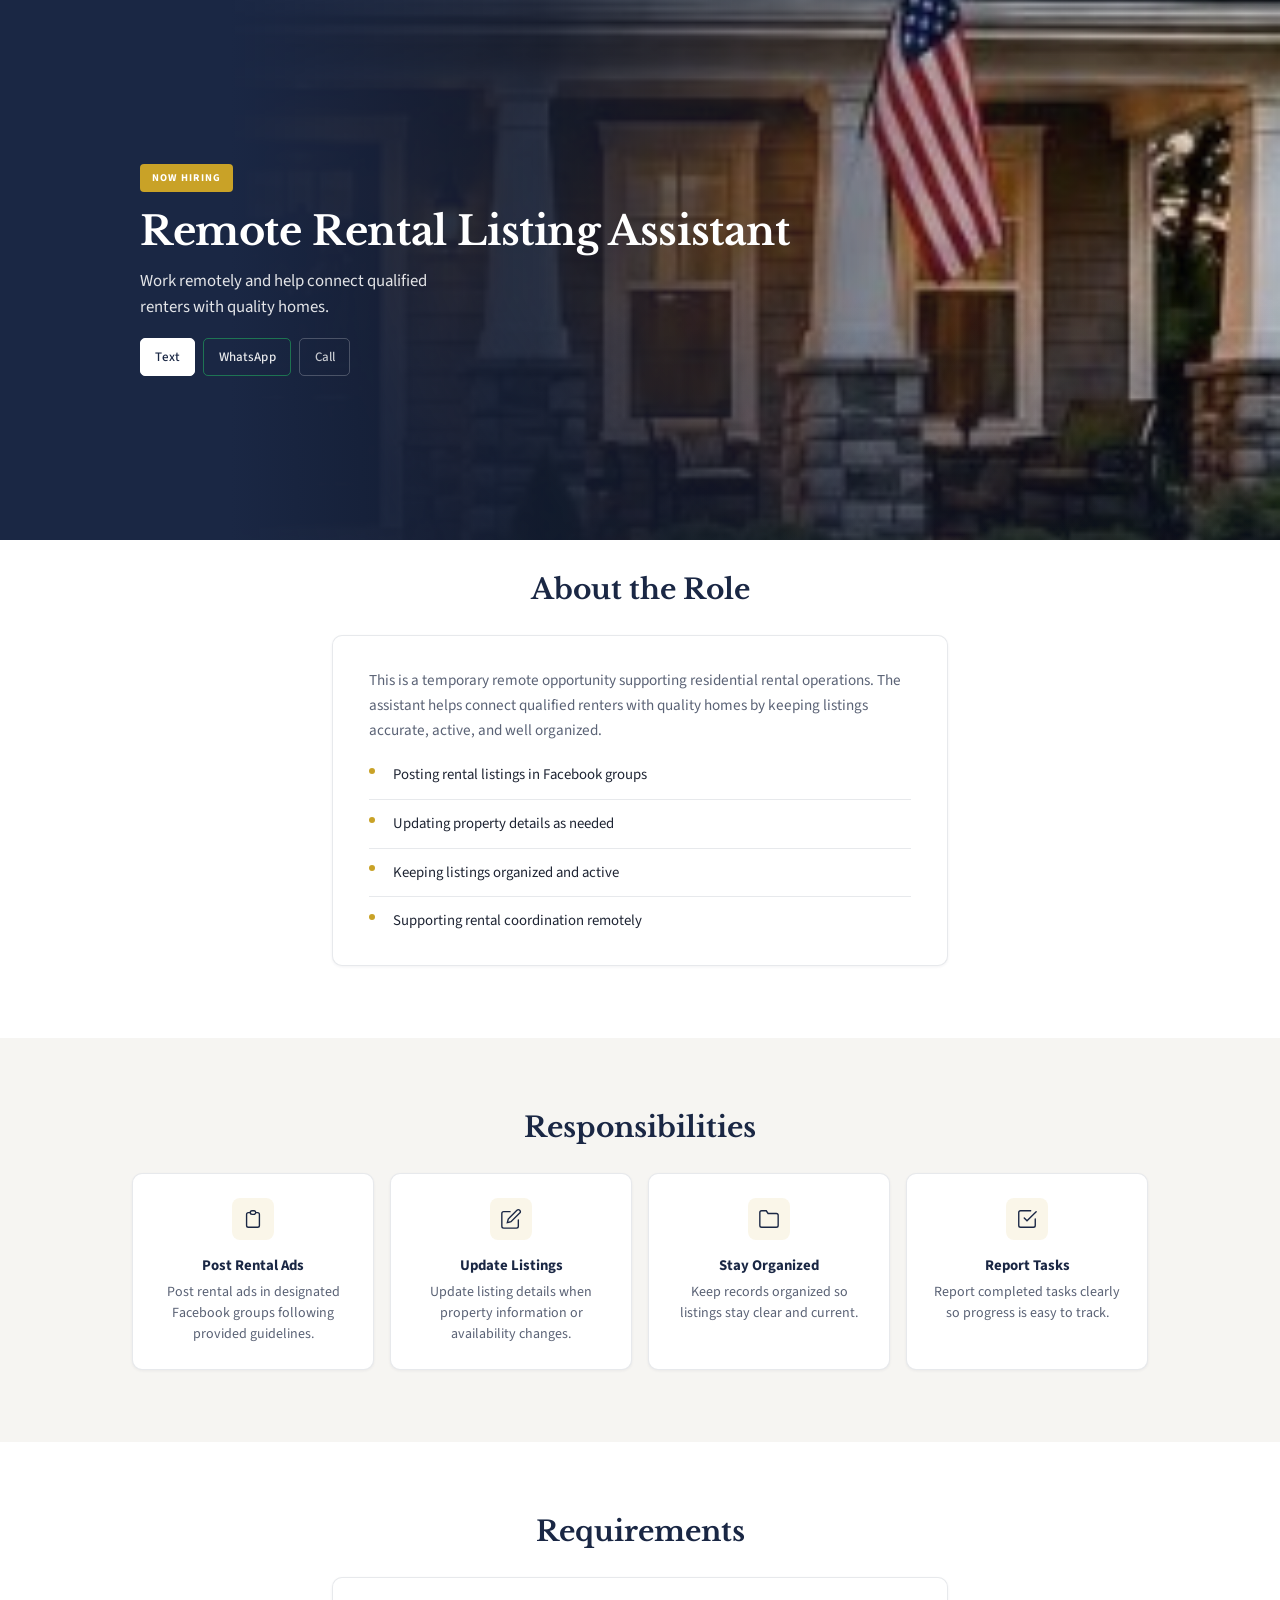
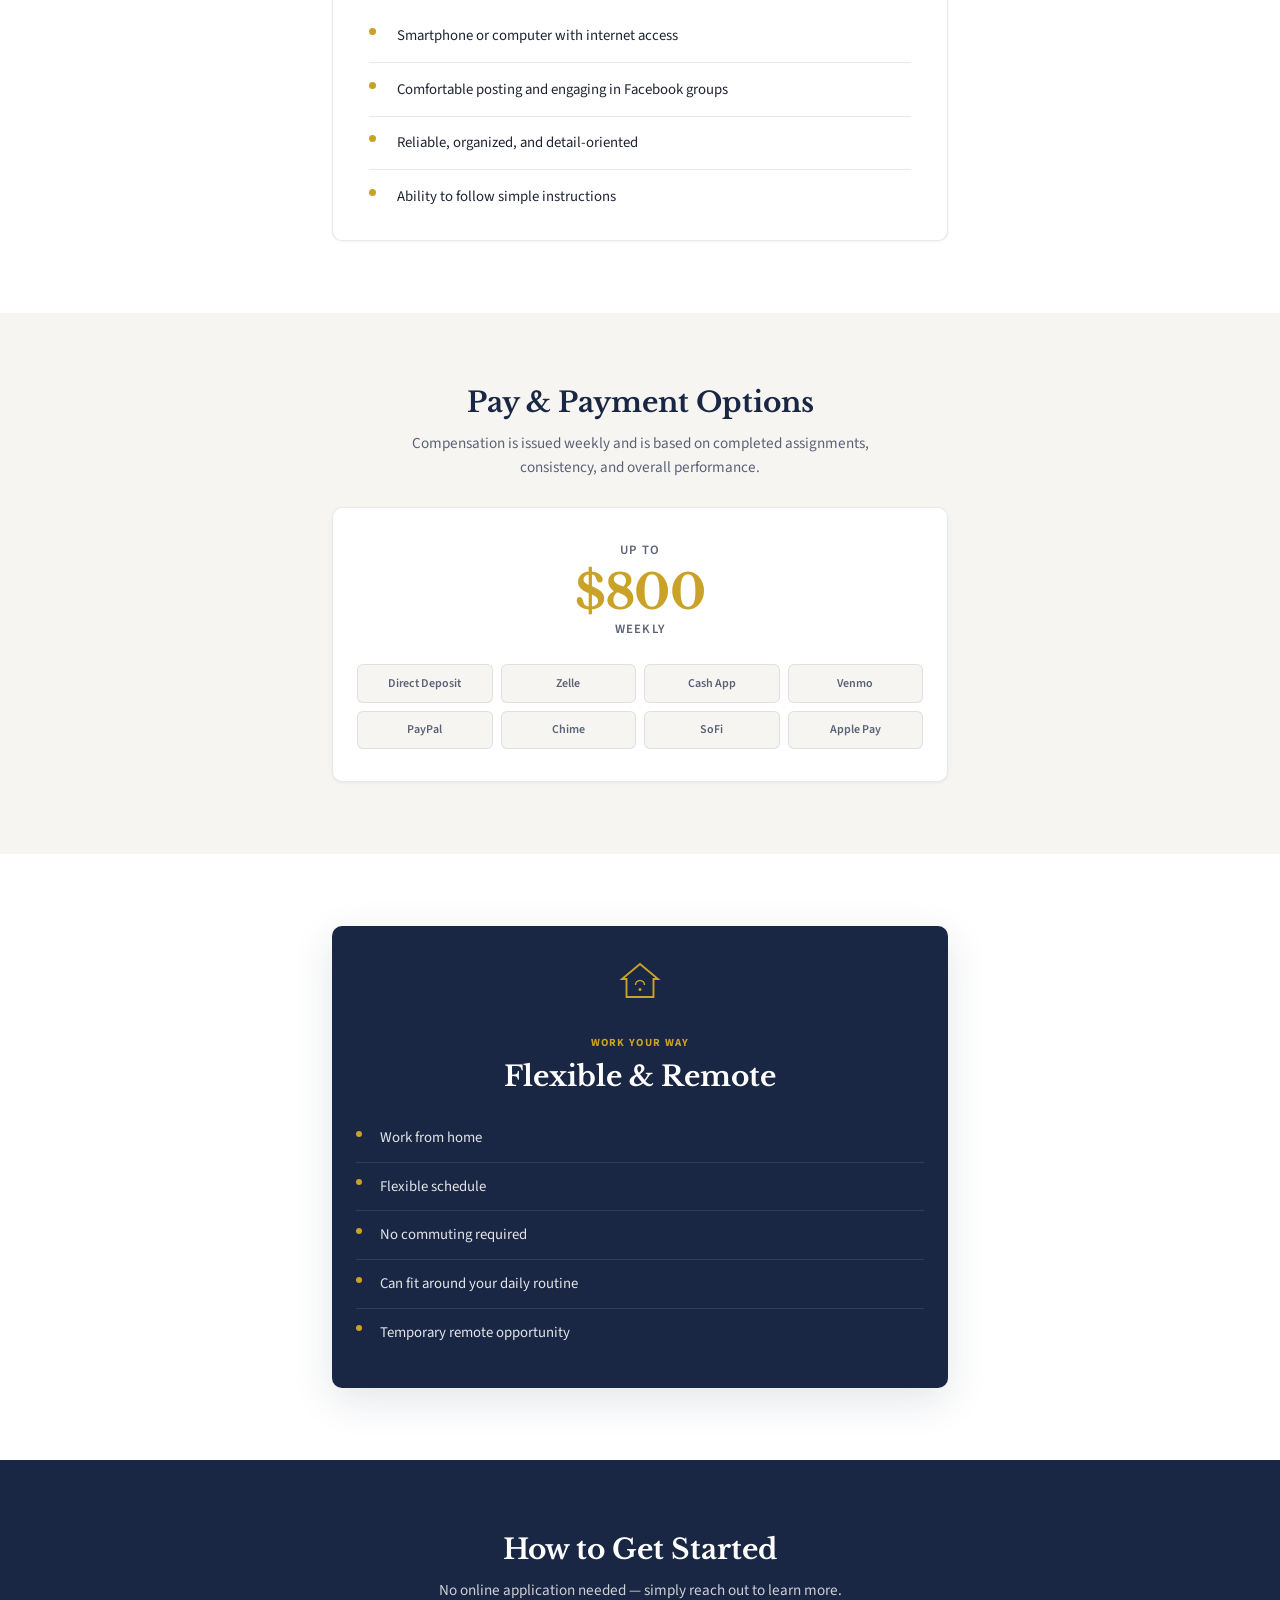
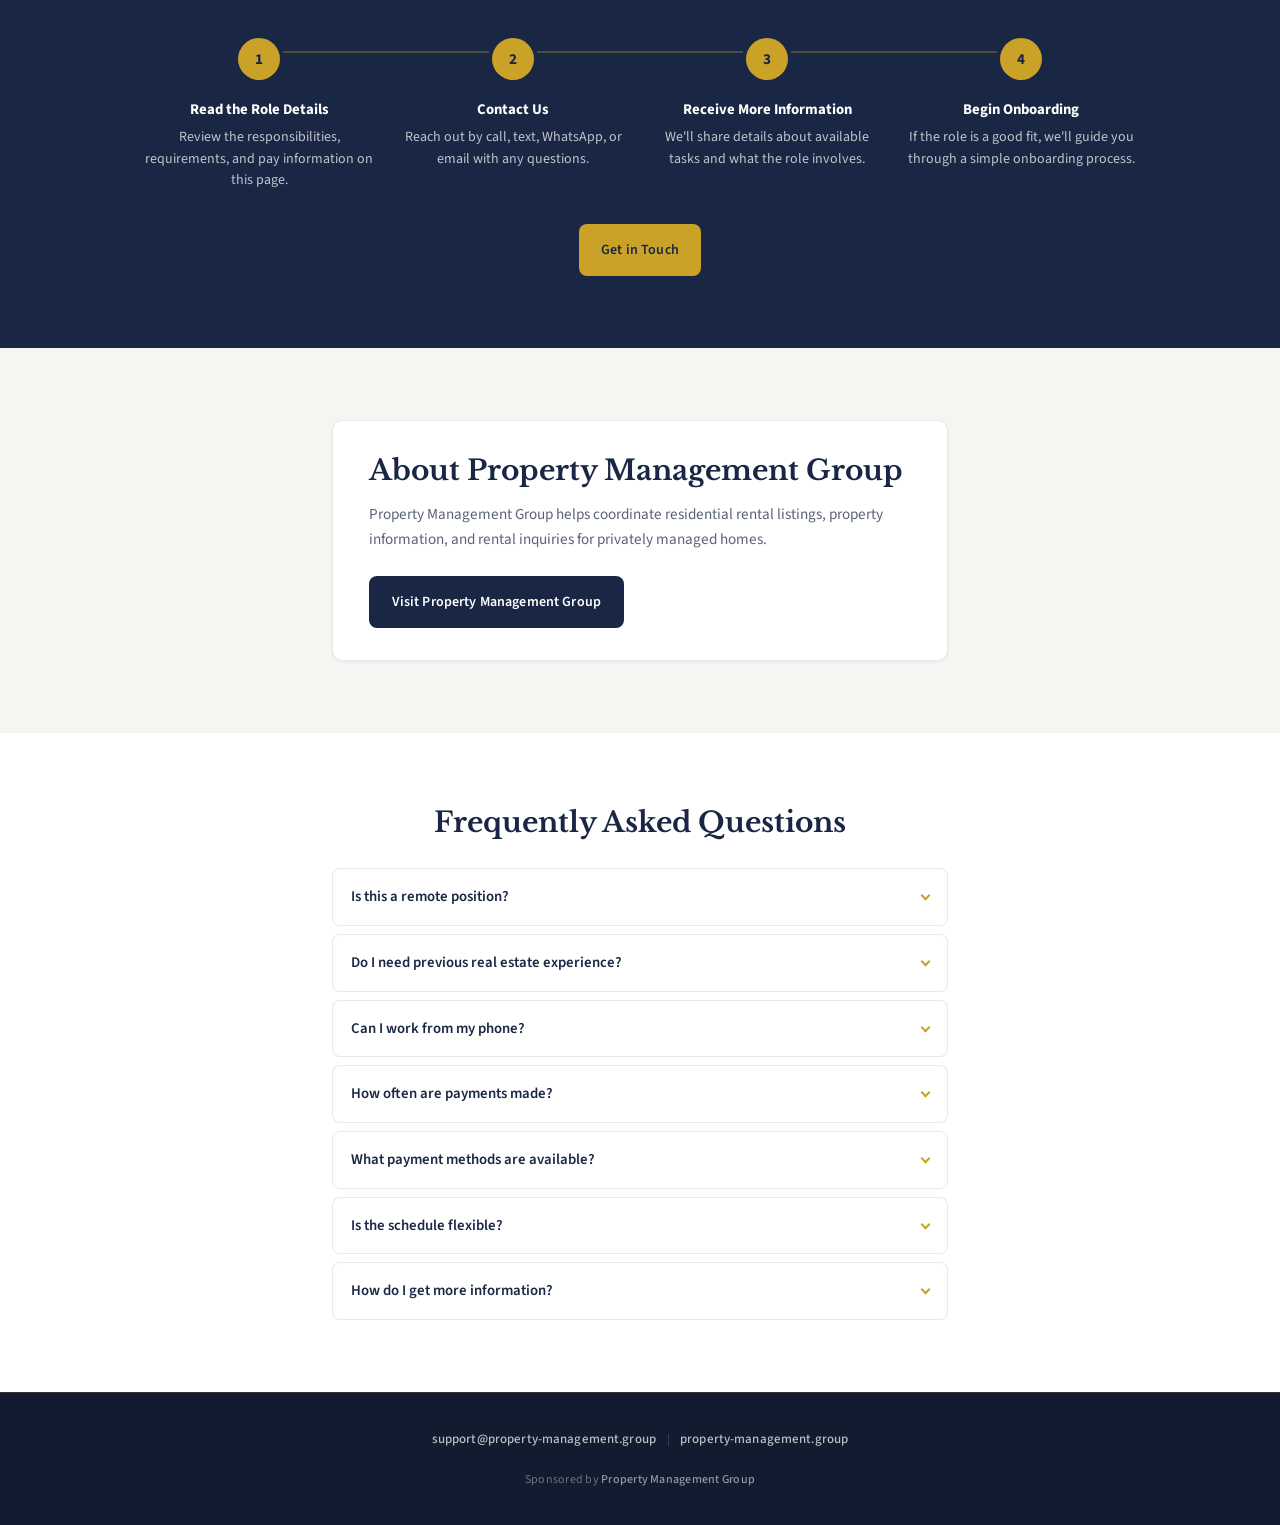
==== commit 665b949e: "Update landing page hero, layout, and footer for mobile. Redesigns the hero, centers content on smal" ====
--- a/index.html
+++ b/index.html
@@ -17,17 +17,18 @@
 </head>
 <body>
   <header class="hero">
-    <div class="hero__image">
+    <div class="hero__media">
       <img src="assets/house-photo.jpg" alt="Residential rental property at dusk">
     </div>
+    <div class="hero__overlay" aria-hidden="true"></div>
     <div class="hero__content">
       <span class="badge">Now Hiring</span>
       <h1>Remote Rental Listing Assistant</h1>
       <p class="hero__tagline">Work remotely and help connect qualified renters with quality homes.</p>
       <div class="hero__actions">
-        <a class="btn btn--gold" href="sms:+15136286294?body=Hi,%20I'm%20interested%20in%20the%20Remote%20Rental%20Listing%20Assistant%20role.">Send a Text</a>
-        <a class="btn btn--whatsapp" href="https://wa.me/15136286294?text=Hi,%20I'm%20interested%20in%20the%20Remote%20Rental%20Listing%20Assistant%20role." target="_blank" rel="noopener noreferrer">WhatsApp</a>
-        <a class="btn btn--outline" href="tel:+15136286294">Call</a>
+        <a class="hero-btn hero-btn--primary" href="sms:+15136286294?body=Hi,%20I'm%20interested%20in%20the%20Remote%20Rental%20Listing%20Assistant%20role.">Text</a>
+        <a class="hero-btn hero-btn--whatsapp" href="https://wa.me/15136286294?text=Hi,%20I'm%20interested%20in%20the%20Remote%20Rental%20Listing%20Assistant%20role." target="_blank" rel="noopener noreferrer">WhatsApp</a>
+        <a class="hero-btn hero-btn--ghost" href="tel:+15136286294">Call</a>
       </div>
     </div>
   </header>
@@ -36,7 +37,6 @@
     <section class="section" id="about-role">
       <div class="container container--narrow">
         <div class="section__header reveal">
-          <span class="section__eyebrow">Position Overview</span>
           <h2 class="section__title">About the Role</h2>
         </div>
         <div class="content-card reveal">
@@ -54,7 +54,6 @@
     <section class="section section--alt" id="responsibilities">
       <div class="container">
         <div class="section__header reveal">
-          <span class="section__eyebrow">What You'll Do</span>
           <h2 class="section__title">Responsibilities</h2>
         </div>
         <div class="icon-grid">
@@ -101,7 +100,6 @@
     <section class="section" id="requirements">
       <div class="container container--narrow">
         <div class="section__header reveal">
-          <span class="section__eyebrow">What We Look For</span>
           <h2 class="section__title">Requirements</h2>
         </div>
         <div class="content-card reveal">
@@ -118,7 +116,6 @@
     <section class="section section--alt" id="pay">
       <div class="container container--narrow">
         <div class="section__header reveal">
-          <span class="section__eyebrow">Compensation</span>
           <h2 class="section__title">Pay &amp; Payment Options</h2>
           <p class="section__subtitle">Compensation is issued weekly and is based on completed assignments, consistency, and overall performance.</p>
         </div>
@@ -160,7 +157,6 @@
     <section class="section section--navy" id="get-started">
       <div class="container">
         <div class="section__header section__header--light reveal">
-          <span class="section__eyebrow">Next Steps</span>
           <h2 class="section__title">How to Get Started</h2>
           <p class="section__subtitle">No online application needed — simply reach out to learn more.</p>
         </div>
@@ -203,7 +199,6 @@
     <section class="section section--alt" id="about">
       <div class="container container--narrow">
         <div class="about-block content-card reveal">
-          <span class="section__eyebrow">Our Organization</span>
           <h2 class="section__title">About Property Management Group</h2>
           <p>Property Management Group helps coordinate residential rental listings, property information, and rental inquiries for privately managed homes.</p>
           <a class="btn btn--navy" href="https://property-management.group" target="_blank" rel="noopener noreferrer">Visit Property Management Group</a>
@@ -214,7 +209,6 @@
     <section class="section" id="faq">
       <div class="container container--narrow">
         <div class="section__header reveal">
-          <span class="section__eyebrow">Questions</span>
           <h2 class="section__title">Frequently Asked Questions</h2>
         </div>
         <div class="faq reveal">
@@ -251,40 +245,17 @@
     </section>
   </main>
 
-  <footer class="contact" id="contact">
-    <div class="container container--narrow">
-      <div class="contact-panel reveal">
-        <h2 class="contact-panel__title">Get in Touch</h2>
-        <p class="contact-panel__phone"><a href="tel:+15136286294">(513) 628-6294</a></p>
-        <p class="contact-panel__note">Texting is the fastest way to reach us.</p>
-
-        <div class="contact-panel__actions">
-          <a href="sms:+15136286294?body=Hi,%20I'm%20interested%20in%20the%20Remote%20Rental%20Listing%20Assistant%20role." class="contact-btn contact-btn--primary">
-            <svg width="18" height="18" viewBox="0 0 24 24" fill="none" aria-hidden="true"><path d="M21 15a2 2 0 01-2 2H7l-4 4V5a2 2 0 012-2h14a2 2 0 012 2z" stroke="currentColor" stroke-width="1.5"/></svg>
-            Text
-          </a>
-          <a href="https://wa.me/15136286294?text=Hi,%20I'm%20interested%20in%20the%20Remote%20Rental%20Listing%20Assistant%20role." class="contact-btn contact-btn--whatsapp" target="_blank" rel="noopener noreferrer">
-            <svg width="18" height="18" viewBox="0 0 24 24" fill="currentColor" aria-hidden="true"><path d="M17.472 14.382c-.297-.149-1.758-.867-2.03-.967-.273-.099-.471-.148-.67.15-.197.297-.767.966-.94 1.164-.173.199-.347.223-.644.075-.297-.15-1.255-.463-2.39-1.475-.883-.788-1.48-1.761-1.653-2.059-.173-.297-.018-.458.13-.606.134-.133.298-.347.446-.52.149-.174.198-.298.298-.497.099-.198.05-.371-.025-.52-.075-.149-.669-1.612-.916-2.207-.242-.579-.487-.5-.669-.51-.173-.008-.371-.01-.57-.01-.198 0-.52.074-.792.372-.272.297-1.04 1.016-1.04 2.479 0 1.462 1.065 2.875 1.213 3.074.149.198 2.096 3.2 5.077 4.487.709.306 1.262.489 1.694.625.712.227 1.36.195 1.871.118.571-.085 1.758-.719 2.006-1.413.248-.694.248-1.289.173-1.413-.074-.124-.272-.198-.57-.347m-5.421 7.403h-.004a9.87 9.87 0 01-5.031-1.378l-.361-.214-3.741.982.998-3.648-.235-.374a9.86 9.86 0 01-1.51-5.26c.001-5.45 4.436-9.884 9.888-9.884 2.64 0 5.122 1.03 6.988 2.898a9.825 9.825 0 012.893 6.994c-.003 5.45-4.435 9.884-9.885 9.884m8.413-18.297A11.815 11.815 0 0012.05 0C5.495 0 .16 5.335.157 11.892c0 2.096.547 4.142 1.588 5.945L.057 24l6.305-1.654a11.882 11.882 0 005.683 1.448h.005c6.554 0 11.89-5.335 11.893-11.893a11.821 11.821 0 00-3.48-8.413z"/></svg>
-            WhatsApp
-          </a>
-          <a href="tel:+15136286294" class="contact-btn">
-            <svg width="18" height="18" viewBox="0 0 24 24" fill="none" aria-hidden="true"><path d="M6.6 10.8a15.1 15.1 0 006.6 6.6l2.2-2.2a1 1 0 011-.24 11 11 0 003.46.55 1 1 0 011 1V20a1 1 0 01-1 1A17 17 0 013 4a1 1 0 011-1h3.5a1 1 0 011 1 11 11 0 00.55 3.46 1 1 0 01-.25 1L6.6 10.8z" stroke="currentColor" stroke-width="1.5"/></svg>
-            Call
-          </a>
-        </div>
-
-        <div class="contact-panel__links">
-          <a href="mailto:support@property-management.group">support@property-management.group</a>
-          <span aria-hidden="true">·</span>
-          <a href="https://property-management.group" target="_blank" rel="noopener noreferrer">property-management.group</a>
-        </div>
-      </div>
+  <footer class="site-footer" id="contact">
+    <div class="site-footer__inner reveal">
+      <nav class="site-footer__links" aria-label="Contact links">
+        <a href="mailto:support@property-management.group">support@property-management.group</a>
+        <a href="https://property-management.group" target="_blank" rel="noopener noreferrer">property-management.group</a>
+      </nav>
+      <p class="site-footer__credit">
+        Sponsored by <a href="https://property-management.group" target="_blank" rel="noopener noreferrer">Property Management Group</a>
+      </p>
     </div>
   </footer>
-
-  <p class="sponsor">
-    Sponsored by <a href="https://property-management.group" target="_blank" rel="noopener noreferrer">Property Management Group</a>
-  </p>
 
   <script src="script.js"></script>
 </body>
--- a/styles.css
+++ b/styles.css
@@ -57,11 +57,11 @@
   width: 100%;
   max-width: 1080px;
   margin: 0 auto;
-  padding: 0 1.25rem;
+  padding: 0 max(1rem, env(safe-area-inset-left)) 0 max(1rem, env(safe-area-inset-right));
 }
 
 .container--narrow {
-  max-width: 680px;
+  max-width: min(680px, 100%);
 }
 
 /* ── Buttons ── */
@@ -126,37 +126,51 @@
 
 /* ── Hero ── */
 .hero {
-  display: flex;
-  flex-direction: column;
+  position: relative;
+  display: flex;
+  align-items: flex-end;
+  min-height: min(68vh, 520px);
+  overflow: hidden;
   background: var(--navy);
 }
 
-.hero__image {
-  position: relative;
-  height: 220px;
-  overflow: hidden;
-}
-
-.hero__image::after {
-  content: "";
+.hero__media {
   position: absolute;
   inset: 0;
-  background: linear-gradient(to bottom, transparent 20%, var(--navy) 100%);
-  z-index: 1;
-}
-
-.hero__image img {
+}
+
+.hero__media img {
   width: 100%;
   height: 100%;
   object-fit: cover;
-  object-position: center;
+  object-position: 72% 35%;
+  transform: scale(1.06);
+  animation: heroKenBurns 18s ease-out forwards;
+}
+
+@keyframes heroKenBurns {
+  to { transform: scale(1); }
+}
+
+.hero__overlay {
+  position: absolute;
+  inset: 0;
+  z-index: 1;
+  background:
+    linear-gradient(to top, var(--navy) 8%, rgba(18, 27, 48, 0.92) 42%, rgba(18, 27, 48, 0.5) 100%);
 }
 
 .hero__content {
-  padding: 1.75rem 1.25rem 2.25rem;
   position: relative;
   z-index: 2;
-  margin-top: -2rem;
+  width: 100%;
+  max-width: 1080px;
+  margin: 0 auto;
+  padding: 2rem max(1rem, env(safe-area-inset-left)) 2.25rem max(1rem, env(safe-area-inset-right));
+  text-align: center;
+  display: flex;
+  flex-direction: column;
+  align-items: center;
 }
 
 .badge {
@@ -186,24 +200,80 @@
   color: rgba(255, 255, 255, 0.88);
   font-weight: 400;
   font-size: 1rem;
-  margin-bottom: 1.5rem;
+  margin-bottom: 1.15rem;
   line-height: 1.55;
-  max-width: 36ch;
+  max-width: 32ch;
+  margin-left: auto;
+  margin-right: auto;
 }
 
 .hero__actions {
   display: flex;
-  flex-direction: column;
-  gap: 0.65rem;
-}
-
-.hero__actions .btn {
-  width: 100%;
+  flex-wrap: wrap;
+  align-items: center;
+  justify-content: center;
+  gap: 0.5rem;
+}
+
+.hero-btn {
+  display: inline-flex;
+  align-items: center;
+  justify-content: center;
+  padding: 0.45rem 0.9rem;
+  font-size: 0.8125rem;
+  font-weight: 500;
+  letter-spacing: 0.01em;
+  text-decoration: none;
+  border-radius: 5px;
+  border: 1px solid transparent;
+  transition: background var(--transition), border-color var(--transition), color var(--transition);
+  -webkit-tap-highlight-color: transparent;
+  white-space: nowrap;
+}
+
+.hero-btn--primary {
+  background: var(--white);
+  color: var(--navy);
+  border-color: var(--white);
+}
+
+.hero-btn--primary:hover {
+  background: rgba(255, 255, 255, 0.92);
+  border-color: rgba(255, 255, 255, 0.92);
+  color: var(--navy-dark);
+}
+
+.hero-btn--whatsapp {
+  background: transparent;
+  color: rgba(255, 255, 255, 0.9);
+  border-color: rgba(37, 211, 102, 0.45);
+}
+
+.hero-btn--whatsapp:hover {
+  background: rgba(37, 211, 102, 0.12);
+  border-color: rgba(37, 211, 102, 0.6);
+  color: #6ee7a0;
+}
+
+.hero-btn--ghost {
+  background: transparent;
+  color: rgba(255, 255, 255, 0.75);
+  border-color: rgba(255, 255, 255, 0.22);
+}
+
+.hero-btn--ghost:hover {
+  color: var(--white);
+  border-color: rgba(255, 255, 255, 0.4);
+  background: rgba(255, 255, 255, 0.06);
 }
 
 /* ── Sections ── */
 .section {
-  padding: 3rem 0;
+  padding: 2.75rem 0;
+}
+
+#about-role {
+  padding-top: 1.25rem;
 }
 
 .section--alt {
@@ -217,8 +287,9 @@
 
 .section__header {
   text-align: center;
-  max-width: 560px;
-  margin: 0 auto 2rem;
+  max-width: 520px;
+  margin: 0 auto 1.75rem;
+  padding: 0 0.25rem;
 }
 
 .section__header--light .section__title,
@@ -269,8 +340,9 @@
   background: var(--white);
   border: 1px solid var(--gray-border);
   border-radius: var(--radius);
-  padding: 1.5rem;
+  padding: 1.5rem 1.25rem;
   box-shadow: var(--shadow-sm);
+  text-align: center;
 }
 
 .section--alt .content-card {
@@ -282,6 +354,7 @@
   color: var(--text-muted);
   line-height: 1.65;
   margin-bottom: 0.5rem;
+  text-align: center;
 }
 
 /* ── Scroll reveal ── */
@@ -302,6 +375,11 @@
     transform: none;
     transition: none;
   }
+
+  .hero__media img {
+    animation: none;
+    transform: scale(1);
+  }
 }
 
 /* ── Lists ── */
@@ -311,27 +389,31 @@
 }
 
 .feature-list li {
-  position: relative;
-  padding: 0.75rem 0 0.75rem 1.5rem;
+  display: flex;
+  flex-direction: column;
+  align-items: center;
+  gap: 0.4rem;
+  padding: 0.85rem 0.75rem;
   font-size: 0.925rem;
   color: var(--text);
   border-bottom: 1px solid var(--gray-border);
+  text-align: center;
 }
 
 .feature-list li:last-child {
   border-bottom: none;
-  padding-bottom: 0;
+  padding-bottom: 0.85rem;
 }
 
 .feature-list li::before {
   content: "";
-  position: absolute;
-  left: 0;
-  top: 1.05rem;
+  position: static;
+  transform: none;
   width: 6px;
   height: 6px;
   border-radius: 50%;
   background: var(--gold);
+  flex-shrink: 0;
 }
 
 .feature-list--inline li {
@@ -340,27 +422,31 @@
 }
 
 .checklist--large li {
-  position: relative;
-  padding: 0.85rem 0 0.85rem 1.75rem;
+  display: flex;
+  flex-direction: column;
+  align-items: center;
+  gap: 0.4rem;
+  padding: 0.95rem 0.75rem;
   font-size: 0.925rem;
   color: var(--text);
   border-bottom: 1px solid var(--gray-border);
+  text-align: center;
 }
 
 .checklist--large li:last-child {
   border-bottom: none;
-  padding-bottom: 0;
+  padding-bottom: 0.95rem;
 }
 
 .checklist--large li::before {
   content: "";
-  position: absolute;
-  left: 0;
-  top: 1.15rem;
+  position: static;
+  transform: none;
   width: 7px;
   height: 7px;
   border-radius: 50%;
   background: var(--gold);
+  flex-shrink: 0;
 }
 
 /* ── Icon cards ── */
@@ -368,16 +454,20 @@
   display: grid;
   grid-template-columns: 1fr;
   gap: 0.85rem;
+  max-width: 400px;
+  margin: 0 auto;
 }
 
 .icon-card {
   display: flex;
-  align-items: flex-start;
-  gap: 1rem;
+  flex-direction: column;
+  align-items: center;
+  text-align: center;
+  gap: 0.85rem;
   background: var(--white);
   border: 1px solid var(--gray-border);
   border-radius: var(--radius);
-  padding: 1.25rem;
+  padding: 1.35rem 1.15rem;
   box-shadow: var(--shadow-sm);
   transition: box-shadow var(--transition), border-color var(--transition);
 }
@@ -484,7 +574,12 @@
 .remote-panel .feature-list {
   max-width: 360px;
   margin: 0 auto;
-  text-align: left;
+  text-align: center;
+}
+
+.remote-panel .feature-list li::before {
+  position: static;
+  transform: none;
 }
 
 /* ── Timeline ── */
@@ -494,7 +589,9 @@
   flex-direction: column;
   gap: 0;
   position: relative;
-  padding-left: 0.25rem;
+  max-width: 340px;
+  margin: 0 auto;
+  padding-left: 0;
 }
 
 .timeline::before {
@@ -502,15 +599,18 @@
   position: absolute;
   top: 22px;
   bottom: 22px;
-  left: 21px;
+  left: 50%;
+  transform: translateX(-50%);
   width: 2px;
   background: rgba(201, 162, 39, 0.3);
 }
 
 .timeline__step {
   display: flex;
-  align-items: flex-start;
-  gap: 1.15rem;
+  flex-direction: column;
+  align-items: center;
+  text-align: center;
+  gap: 0.65rem;
   padding-bottom: 1.75rem;
 }
 
@@ -540,7 +640,7 @@
   font-weight: 700;
   color: var(--white);
   margin-bottom: 0.3rem;
-  padding-top: 0.5rem;
+  padding-top: 0;
 }
 
 .timeline__content p {
@@ -627,147 +727,55 @@
   line-height: 1.6;
 }
 
-/* ── Contact ── */
-.contact {
+/* ── Footer ── */
+.site-footer {
   background: var(--navy-dark);
-  padding: 3.5rem 0;
-  padding-bottom: calc(3.5rem + var(--safe-bottom));
-}
-
-.contact-panel {
-  text-align: center;
-  background: rgba(255, 255, 255, 0.04);
-  border: 1px solid rgba(255, 255, 255, 0.08);
-  border-radius: var(--radius);
-  padding: 2.25rem 1.5rem;
-}
-
-.contact-panel__title {
-  font-family: var(--serif);
-  font-size: clamp(1.35rem, 4vw, 1.65rem);
-  font-weight: 700;
-  color: var(--white);
-  margin-bottom: 0.5rem;
-}
-
-.contact-panel__phone {
-  margin-bottom: 0.35rem;
-}
-
-.contact-panel__phone a {
-  font-family: var(--serif);
-  font-size: 1.5rem;
-  font-weight: 700;
-  color: var(--gold);
+  border-top: 1px solid rgba(201, 162, 39, 0.2);
+  padding: 2.25rem 1.25rem;
+  padding-bottom: calc(2.25rem + var(--safe-bottom));
+}
+
+.site-footer__inner {
+  max-width: 680px;
+  margin: 0 auto;
+  text-align: center;
+}
+
+.site-footer__links {
+  display: flex;
+  flex-direction: column;
+  align-items: center;
+  gap: 0.65rem;
+  margin-bottom: 1.25rem;
+}
+
+.site-footer__links a {
+  font-size: 0.8125rem;
+  font-weight: 500;
+  color: rgba(255, 255, 255, 0.72);
   text-decoration: none;
   letter-spacing: 0.01em;
-}
-
-.contact-panel__phone a:hover {
-  color: var(--gold-light);
-}
-
-.contact-panel__note {
-  font-size: 0.875rem;
-  color: rgba(255, 255, 255, 0.55);
-  margin-bottom: 1.75rem;
-}
-
-.contact-panel__actions {
-  display: flex;
-  gap: 0.6rem;
-  justify-content: center;
-  flex-wrap: wrap;
-  margin-bottom: 1.75rem;
-}
-
-.contact-btn {
-  display: inline-flex;
-  align-items: center;
-  justify-content: center;
-  gap: 0.45rem;
-  flex: 1;
-  min-width: 100px;
-  max-width: 160px;
-  min-height: 48px;
-  padding: 0.75rem 1rem;
-  border-radius: 8px;
-  font-weight: 600;
-  font-size: 0.875rem;
-  text-decoration: none;
-  color: var(--white);
-  background: rgba(255, 255, 255, 0.08);
-  border: 1px solid rgba(255, 255, 255, 0.12);
-  transition: background var(--transition), border-color var(--transition);
-  -webkit-tap-highlight-color: transparent;
-}
-
-.contact-btn:hover {
-  background: rgba(255, 255, 255, 0.12);
-  border-color: rgba(255, 255, 255, 0.2);
-}
-
-.contact-btn--primary {
-  background: var(--gold);
-  border-color: var(--gold);
-  color: var(--navy);
-}
-
-.contact-btn--primary:hover {
-  background: var(--gold-light);
-  border-color: var(--gold-light);
-}
-
-.contact-btn--whatsapp {
-  background: rgba(37, 211, 102, 0.15);
-  border-color: rgba(37, 211, 102, 0.35);
-  color: #4ade80;
-}
-
-.contact-btn--whatsapp:hover {
-  background: rgba(37, 211, 102, 0.25);
-}
-
-.contact-panel__links {
-  display: flex;
-  flex-wrap: wrap;
-  align-items: center;
-  justify-content: center;
-  gap: 0.5rem 0.65rem;
-  font-size: 0.8rem;
-}
-
-.contact-panel__links a {
+  transition: color var(--transition);
+}
+
+.site-footer__links a:hover {
+  color: var(--gold);
+}
+
+.site-footer__credit {
+  font-size: 0.75rem;
+  color: rgba(255, 255, 255, 0.38);
+  letter-spacing: 0.02em;
+}
+
+.site-footer__credit a {
   color: rgba(255, 255, 255, 0.55);
   text-decoration: none;
+  font-weight: 500;
   transition: color var(--transition);
 }
 
-.contact-panel__links a:hover {
-  color: var(--gold);
-}
-
-.contact-panel__links span {
-  color: rgba(255, 255, 255, 0.25);
-}
-
-/* ── Sponsor ── */
-.sponsor {
-  text-align: center;
-  font-size: 0.8rem;
-  color: var(--text-muted);
-  padding: 1.15rem 1.25rem;
-  padding-bottom: calc(1.15rem + var(--safe-bottom));
-  background: var(--gray-bg);
-}
-
-.sponsor a {
-  color: var(--navy);
-  font-weight: 600;
-  text-decoration: none;
-}
-
-.sponsor a:hover {
+.site-footer__credit a:hover {
   color: var(--gold);
 }
 
@@ -777,23 +785,8 @@
     padding: 0 1.75rem;
   }
 
-  .hero__image {
-    height: 280px;
-  }
-
-  .hero__content {
-    padding: 2rem 1.75rem 2.75rem;
-  }
-
-  .hero__actions {
-    flex-direction: row;
-    flex-wrap: wrap;
-  }
-
-  .hero__actions .btn {
-    width: auto;
-    flex: 1;
-    min-width: 160px;
+  .hero {
+    min-height: min(62vh, 480px);
   }
 
   .payment-logos {
@@ -803,6 +796,8 @@
   .icon-grid {
     grid-template-columns: repeat(2, 1fr);
     gap: 1rem;
+    max-width: none;
+    margin: 0;
   }
 
   .icon-card {
@@ -810,16 +805,25 @@
     padding: 1.5rem;
   }
 
-  .contact-panel__actions {
-    flex-wrap: nowrap;
-  }
-
-  .contact-btn {
-    max-width: none;
-  }
-
-  .sponsor {
-    padding-bottom: 1.15rem;
+  .site-footer__links {
+    flex-direction: row;
+    justify-content: center;
+    gap: 1.5rem;
+  }
+
+  .site-footer__links a + a {
+    position: relative;
+  }
+
+  .site-footer__links a + a::before {
+    content: "";
+    position: absolute;
+    left: -0.75rem;
+    top: 50%;
+    transform: translateY(-50%);
+    width: 1px;
+    height: 12px;
+    background: rgba(255, 255, 255, 0.15);
   }
 }
 
@@ -830,37 +834,106 @@
   }
 
   .hero {
-    display: grid;
-    grid-template-columns: 1fr 1fr;
-    min-height: 480px;
-  }
-
-  .hero__image {
-    order: 2;
-    height: auto;
-    min-height: 480px;
-  }
-
-  .hero__image::after {
-    background: linear-gradient(135deg, var(--navy) 0%, transparent 45%);
+    min-height: 540px;
+    align-items: center;
+  }
+
+  .hero__media img {
+    object-position: center 30%;
+  }
+
+  .hero__overlay {
+    background:
+      linear-gradient(to right, var(--navy) 18%, rgba(18, 27, 48, 0.88) 42%, rgba(18, 27, 48, 0.35) 68%, transparent 100%),
+      linear-gradient(to top, rgba(18, 27, 48, 0.5) 0%, transparent 45%);
   }
 
   .hero__content {
-    order: 1;
-    display: flex;
-    flex-direction: column;
-    justify-content: center;
-    padding: 3rem 2.5rem 3rem 2rem;
-    margin-top: 0;
+    max-width: 1080px;
+    margin: 0 auto;
+    padding: 3rem 2rem;
+    width: 100%;
+    text-align: left;
+    align-items: flex-start;
   }
 
   .hero__tagline {
     font-size: 1.05rem;
     max-width: 42ch;
+    margin-left: 0;
+    margin-right: 0;
+  }
+
+  .hero__actions {
+    justify-content: flex-start;
+  }
+
+  .prose {
+    text-align: left;
+  }
+
+  .content-card {
+    text-align: left;
+  }
+
+  .feature-list li,
+  .checklist--large li {
+    display: block;
+    text-align: left;
+    padding: 0.75rem 0 0.75rem 1.5rem;
+  }
+
+  .feature-list li:last-child,
+  .checklist--large li:last-child {
+    padding-bottom: 0;
+  }
+
+  .feature-list li::before,
+  .checklist--large li::before {
+    position: absolute;
+    left: 0;
+    top: 1.05rem;
+  }
+
+  .checklist--large li {
+    position: relative;
+    padding: 0.9rem 0 0.9rem 1.75rem;
+  }
+
+  .checklist--large li::before {
+    top: 1.15rem;
+  }
+
+  .feature-list li {
+    position: relative;
+  }
+
+  .remote-panel .feature-list li {
+    display: block;
+    position: relative;
+    text-align: left;
+    padding: 0.75rem 0 0.75rem 1.5rem;
+  }
+
+  .remote-panel .feature-list li::before {
+    position: absolute;
+    left: 0;
+    top: 1.05rem;
+  }
+
+  .remote-panel .feature-list {
+    text-align: left;
+    margin-left: 0;
+    margin-right: 0;
+    max-width: none;
   }
 
   .section {
     padding: 4.5rem 0;
+  }
+
+  #about-role {
+    padding-top: 2rem;
   }
 
   .content-card {
@@ -877,6 +950,8 @@
     gap: 0;
     padding-top: 0.5rem;
     padding-left: 0;
+    max-width: none;
+    margin: 0;
   }
 
   .timeline::before {
@@ -886,6 +961,7 @@
     right: 12%;
     width: auto;
     height: 2px;
+    transform: none;
   }
 
   .timeline__step {
@@ -903,10 +979,6 @@
   .timeline__marker {
     margin-bottom: 1.15rem;
   }
-
-  .contact {
-    padding: 4.5rem 0;
-  }
 }
 
 @media (min-width: 1080px) {
@@ -919,35 +991,37 @@
   }
 }
 
+@media (max-width: 599px) {
+  .hero__actions {
+    flex-direction: column;
+    width: 100%;
+    max-width: 260px;
+  }
+
+  .hero-btn {
+    width: 100%;
+    min-height: 44px;
+    padding: 0.55rem 1rem;
+  }
+
+  .section__cta .btn {
+    width: 100%;
+    max-width: 280px;
+  }
+
+  .about-block .btn {
+    width: 100%;
+    max-width: 320px;
+  }
+}
+
 @media (max-width: 480px) {
+  .hero {
+    min-height: min(75vh, 480px);
+  }
+
   .hero__content {
     padding: 2.5rem 1.25rem;
-  }
-
-  .hero__actions {
-    flex-direction: column;
-  }
-
-  .hero__actions .btn {
-    width: 100%;
-  }
-
-  .contact-panel__actions {
-    flex-direction: column;
-  }
-
-  .contact-btn {
-    max-width: none;
-    width: 100%;
-  }
-
-  .contact-panel__links {
-    flex-direction: column;
-    gap: 0.35rem;
-  }
-
-  .contact-panel__links span {
-    display: none;
   }
 }
 
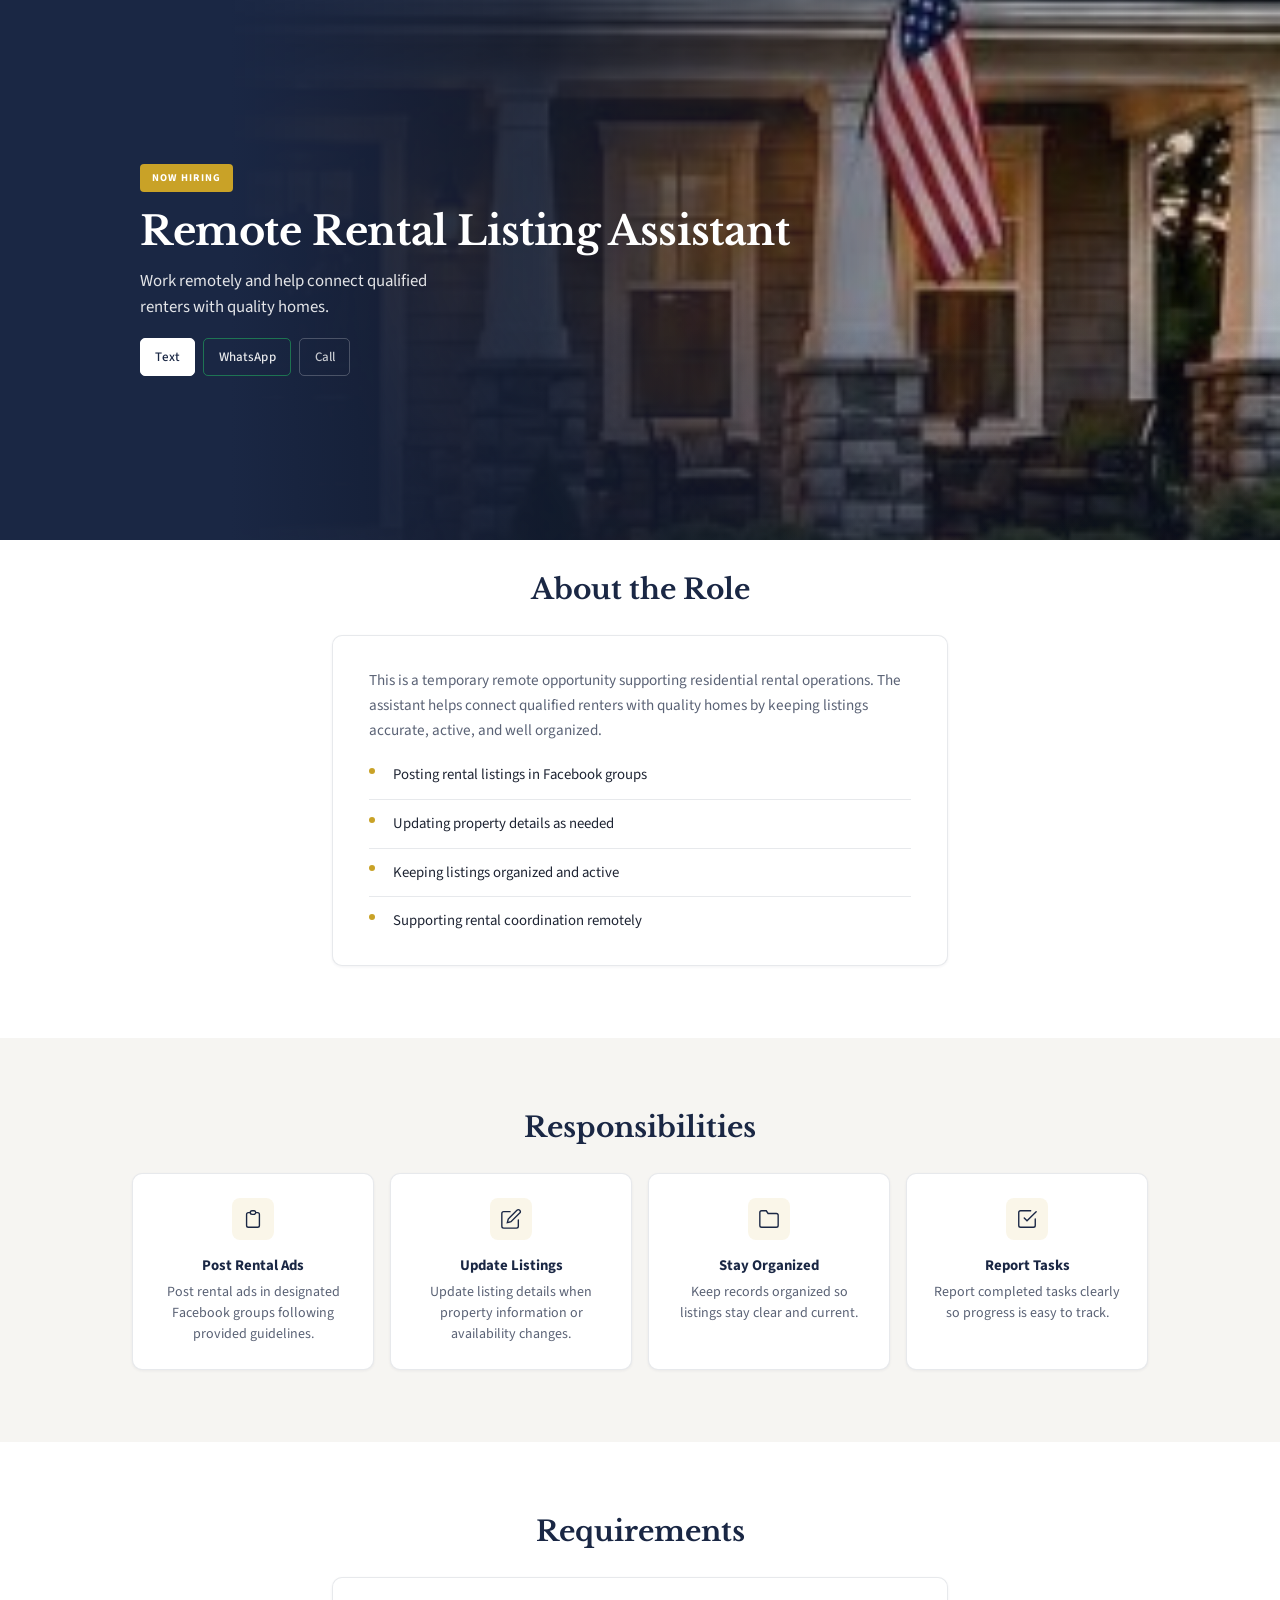
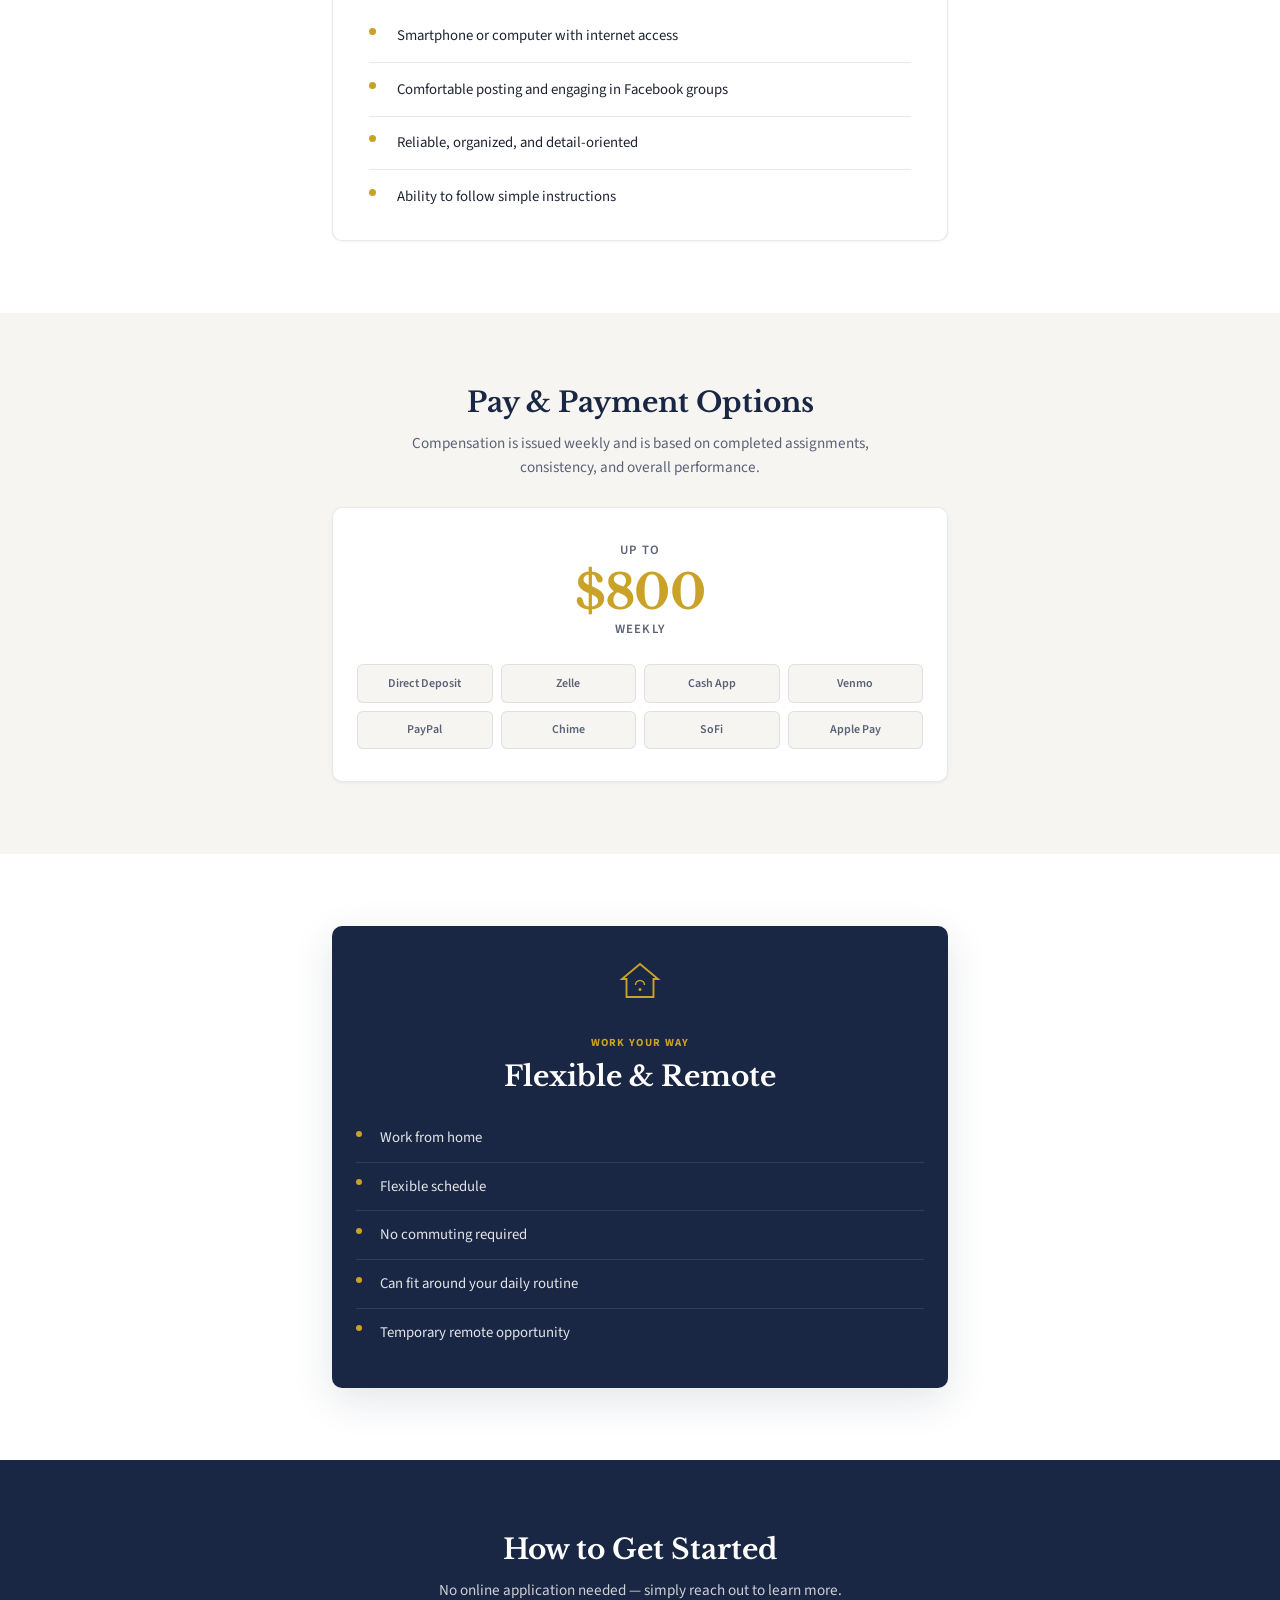
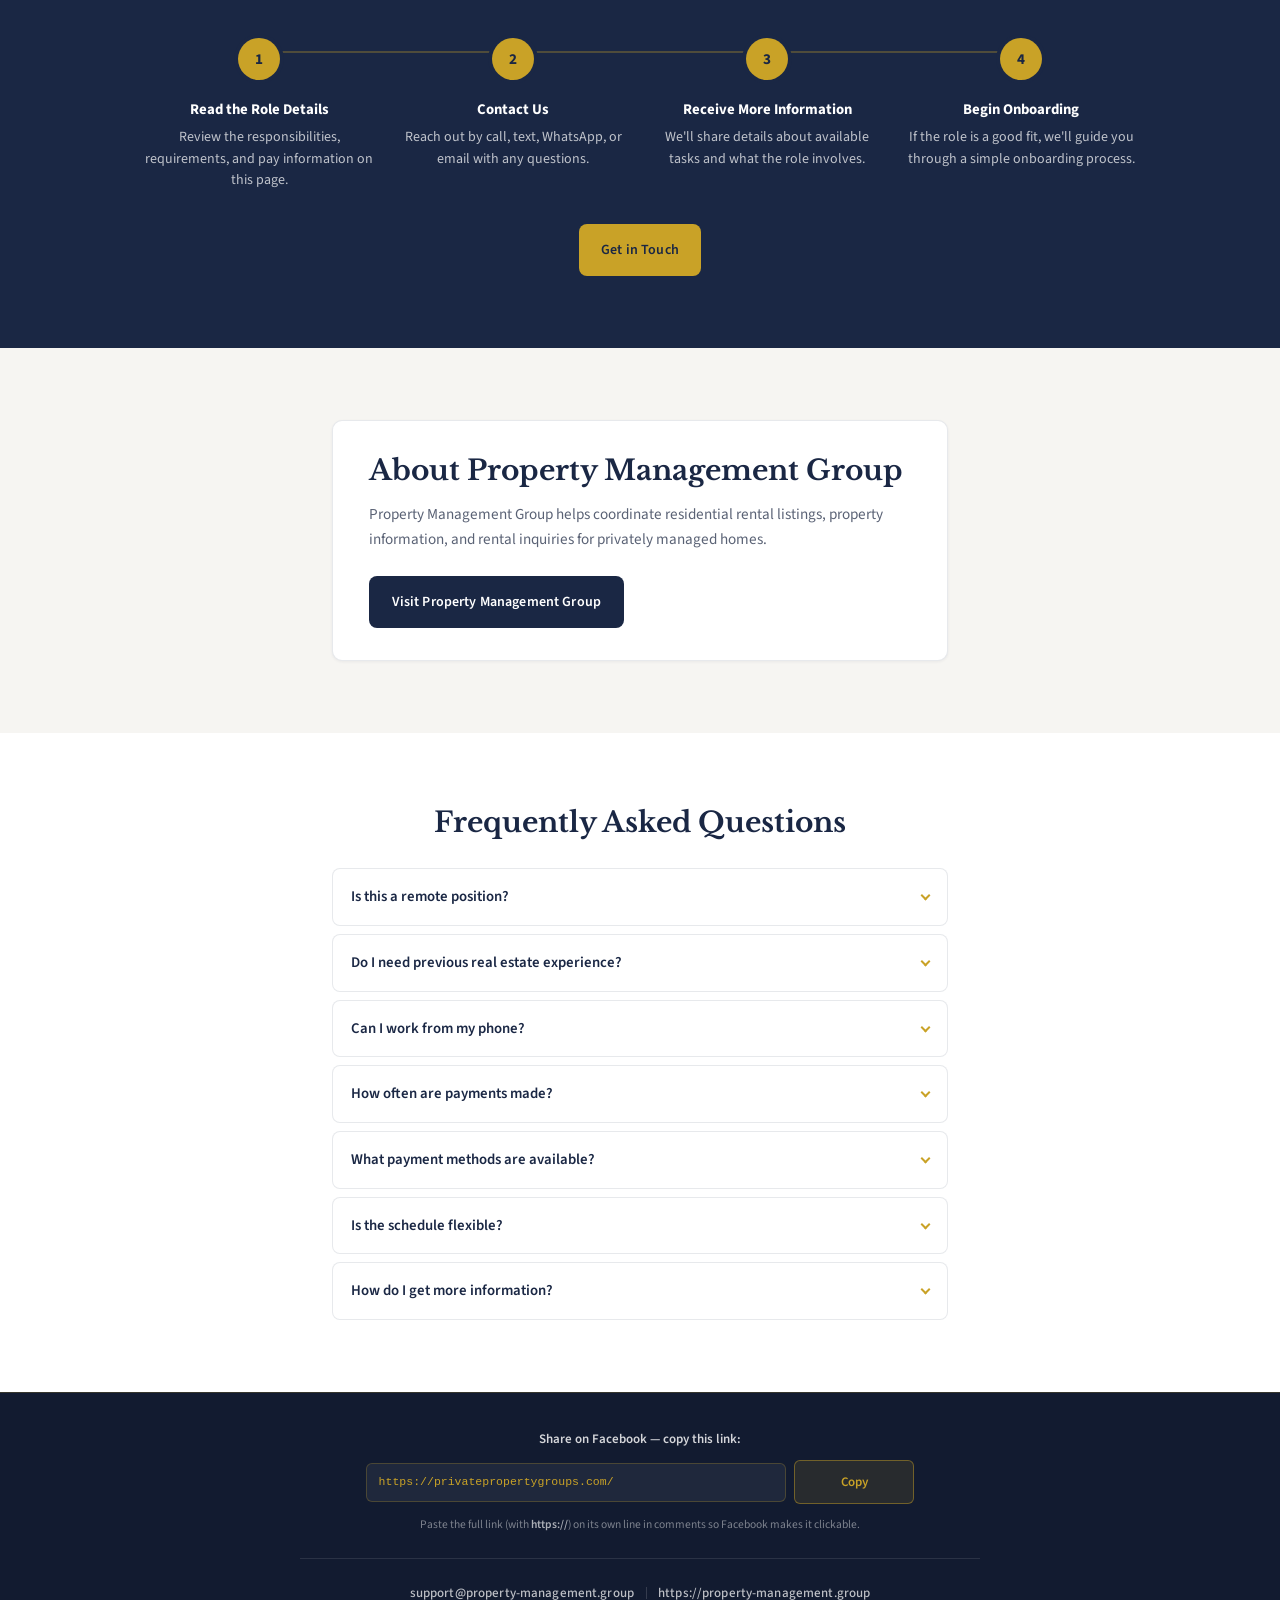
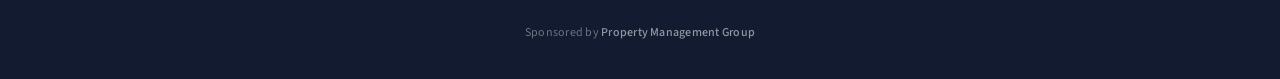
==== commit 3b708710: "Configure Facebook sharing for privatepropertygroups.com. Adds a footer copy-link box, absolute Open" ====
--- a/index.html
+++ b/index.html
@@ -6,10 +6,20 @@
   <meta name="theme-color" content="#1a2744">
   <title>Remote Rental Listing Assistant — Now Hiring</title>
   <meta name="description" content="Temporary remote role helping with rental listings. Up to $800 weekly. Flexible hours. Contact us to learn more.">
+  <meta name="site-url" content="https://privatepropertygroups.com/">
+  <link rel="canonical" href="https://privatepropertygroups.com/">
   <meta property="og:title" content="Remote Rental Listing Assistant — Now Hiring">
   <meta property="og:description" content="Work remotely and help connect qualified renters with quality homes. Up to $800 weekly.">
   <meta property="og:type" content="website">
-  <meta property="og:image" content="assets/hero-house.png">
+  <meta property="og:site_name" content="Property Management Group">
+  <meta property="og:url" content="https://privatepropertygroups.com/">
+  <meta property="og:image" content="https://privatepropertygroups.com/assets/hero-house.png">
+  <meta property="og:image:width" content="1200">
+  <meta property="og:image:height" content="630">
+  <meta name="twitter:card" content="summary_large_image">
+  <meta name="twitter:title" content="Remote Rental Listing Assistant — Now Hiring">
+  <meta name="twitter:description" content="Work remotely and help connect qualified renters with quality homes. Up to $800 weekly.">
+  <meta name="twitter:image" content="https://privatepropertygroups.com/assets/hero-house.png">
   <link rel="preconnect" href="https://fonts.googleapis.com">
   <link rel="preconnect" href="https://fonts.gstatic.com" crossorigin>
   <link href="https://fonts.googleapis.com/css2?family=Libre+Baskerville:wght@400;700&family=Source+Sans+3:wght@400;500;600;700&display=swap" rel="stylesheet">
@@ -247,9 +257,17 @@
 
   <footer class="site-footer" id="contact">
     <div class="site-footer__inner reveal">
+      <div class="share-link">
+        <p class="share-link__label">Share on Facebook — copy this link:</p>
+        <div class="share-link__row">
+          <code class="share-link__url" data-share-url aria-live="polite"></code>
+          <button type="button" class="share-link__copy" data-copy-share>Copy</button>
+        </div>
+        <p class="share-link__tip" data-share-tip>Paste the full link (with <strong>https://</strong>) on its own line in comments so Facebook makes it clickable.</p>
+      </div>
       <nav class="site-footer__links" aria-label="Contact links">
         <a href="mailto:support@property-management.group">support@property-management.group</a>
-        <a href="https://property-management.group" target="_blank" rel="noopener noreferrer">property-management.group</a>
+        <a href="https://property-management.group" target="_blank" rel="noopener noreferrer">https://property-management.group</a>
       </nav>
       <p class="site-footer__credit">
         Sponsored by <a href="https://property-management.group" target="_blank" rel="noopener noreferrer">Property Management Group</a>
--- a/styles.css
+++ b/styles.css
@@ -741,6 +741,84 @@
   text-align: center;
 }
 
+.share-link {
+  margin-bottom: 1.5rem;
+  padding-bottom: 1.5rem;
+  border-bottom: 1px solid rgba(255, 255, 255, 0.1);
+}
+
+.share-link__label {
+  font-size: 0.8125rem;
+  font-weight: 600;
+  color: rgba(255, 255, 255, 0.82);
+  margin-bottom: 0.65rem;
+}
+
+.share-link__row {
+  display: flex;
+  flex-direction: column;
+  align-items: stretch;
+  gap: 0.55rem;
+  max-width: 100%;
+}
+
+.share-link__url {
+  display: block;
+  font-family: ui-monospace, SFMono-Regular, Menlo, Monaco, Consolas, monospace;
+  font-size: 0.72rem;
+  line-height: 1.45;
+  word-break: break-all;
+  color: var(--gold);
+  background: rgba(255, 255, 255, 0.06);
+  border: 1px solid rgba(201, 162, 39, 0.25);
+  border-radius: 6px;
+  padding: 0.65rem 0.75rem;
+}
+
+.share-link__copy {
+  align-self: center;
+  min-width: 120px;
+  min-height: 44px;
+  padding: 0.55rem 1rem;
+  border: 1px solid rgba(201, 162, 39, 0.45);
+  border-radius: 6px;
+  background: rgba(201, 162, 39, 0.12);
+  color: var(--gold);
+  font-family: var(--sans);
+  font-size: 0.8125rem;
+  font-weight: 600;
+  cursor: pointer;
+  transition: background var(--transition), border-color var(--transition);
+  -webkit-tap-highlight-color: transparent;
+}
+
+.share-link__copy:hover {
+  background: rgba(201, 162, 39, 0.2);
+  border-color: rgba(201, 162, 39, 0.65);
+}
+
+.share-link__copy:disabled {
+  opacity: 0.55;
+  cursor: not-allowed;
+}
+
+.share-link--preview .share-link__url {
+  color: rgba(255, 255, 255, 0.45);
+  border-style: dashed;
+}
+
+.share-link__tip {
+  margin-top: 0.75rem;
+  font-size: 0.72rem;
+  line-height: 1.5;
+  color: rgba(255, 255, 255, 0.45);
+}
+
+.share-link__tip strong {
+  color: rgba(255, 255, 255, 0.65);
+  font-weight: 600;
+}
+
 .site-footer__links {
   display: flex;
   flex-direction: column;
@@ -809,6 +887,22 @@
     flex-direction: row;
     justify-content: center;
     gap: 1.5rem;
+  }
+
+  .share-link__row {
+    flex-direction: row;
+    align-items: center;
+    justify-content: center;
+  }
+
+  .share-link__url {
+    flex: 1;
+    text-align: left;
+    max-width: 420px;
+  }
+
+  .share-link__copy {
+    flex-shrink: 0;
   }
 
   .site-footer__links a + a {
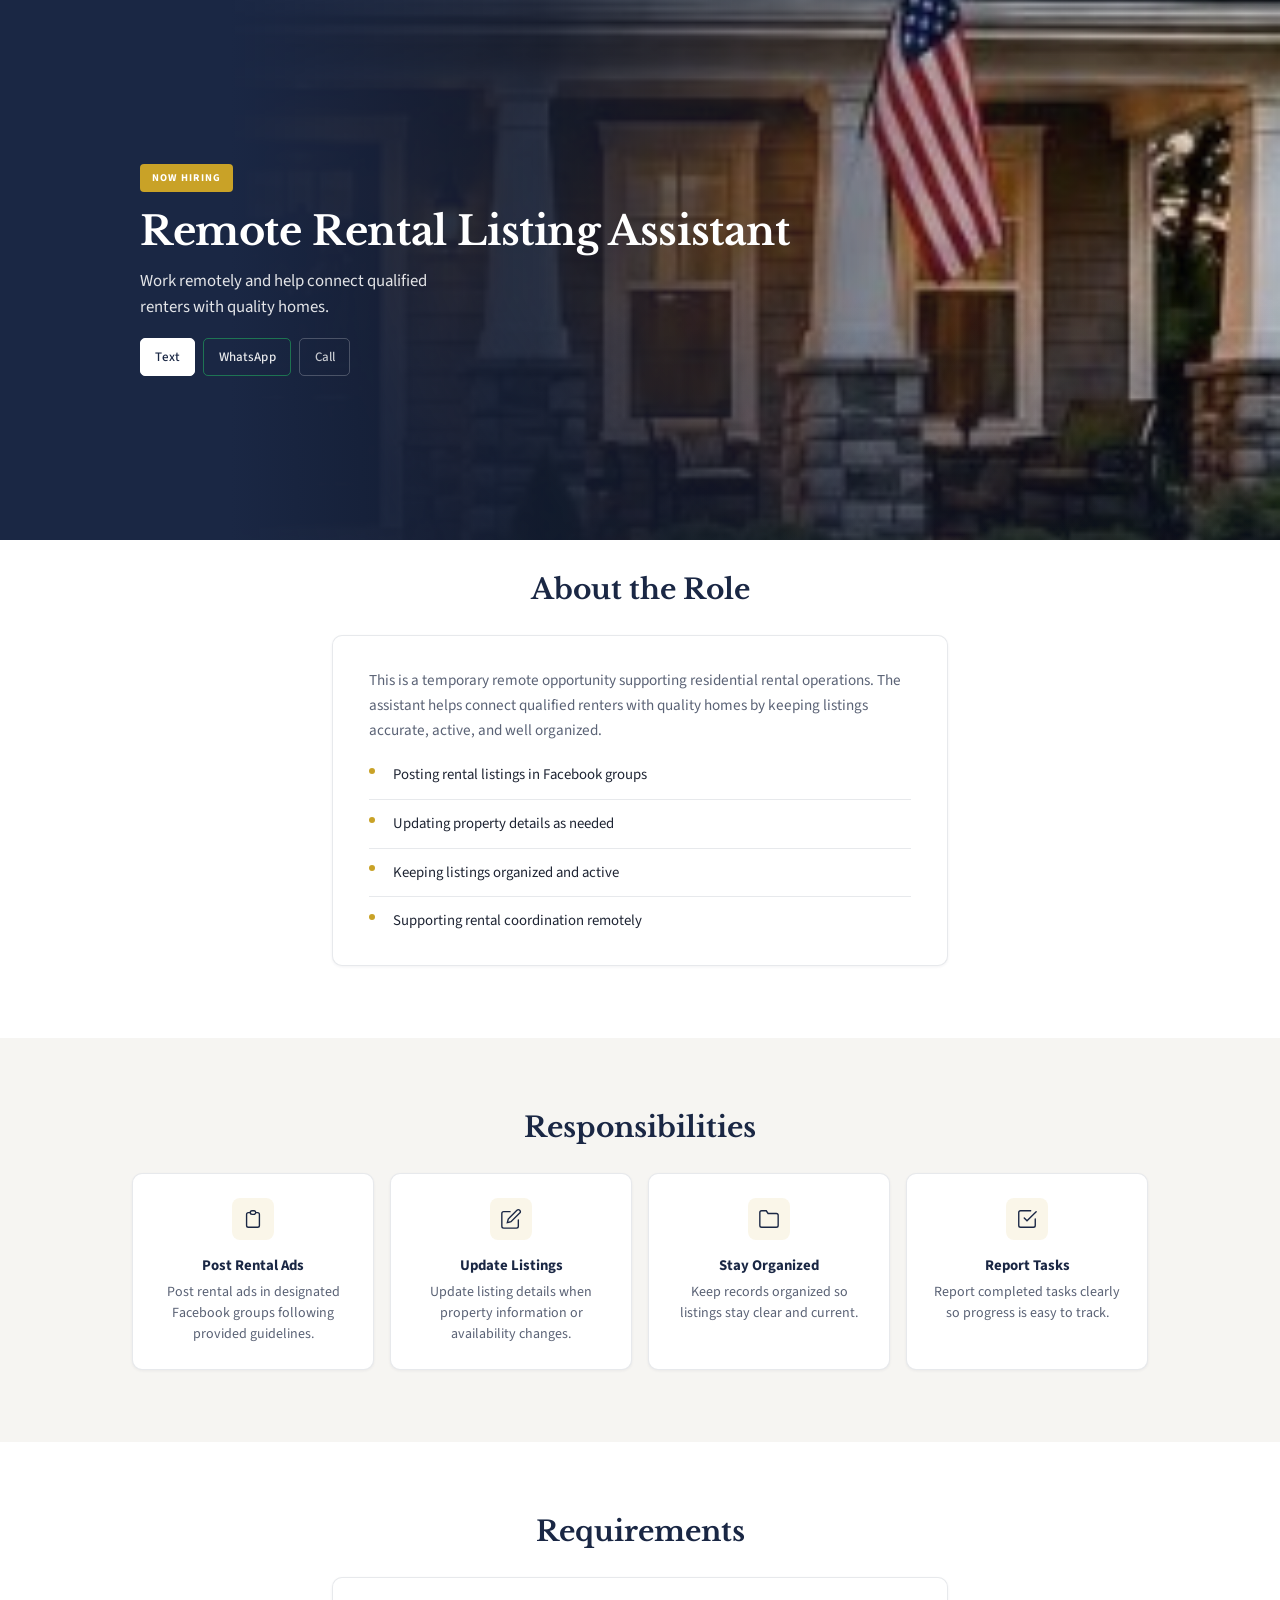
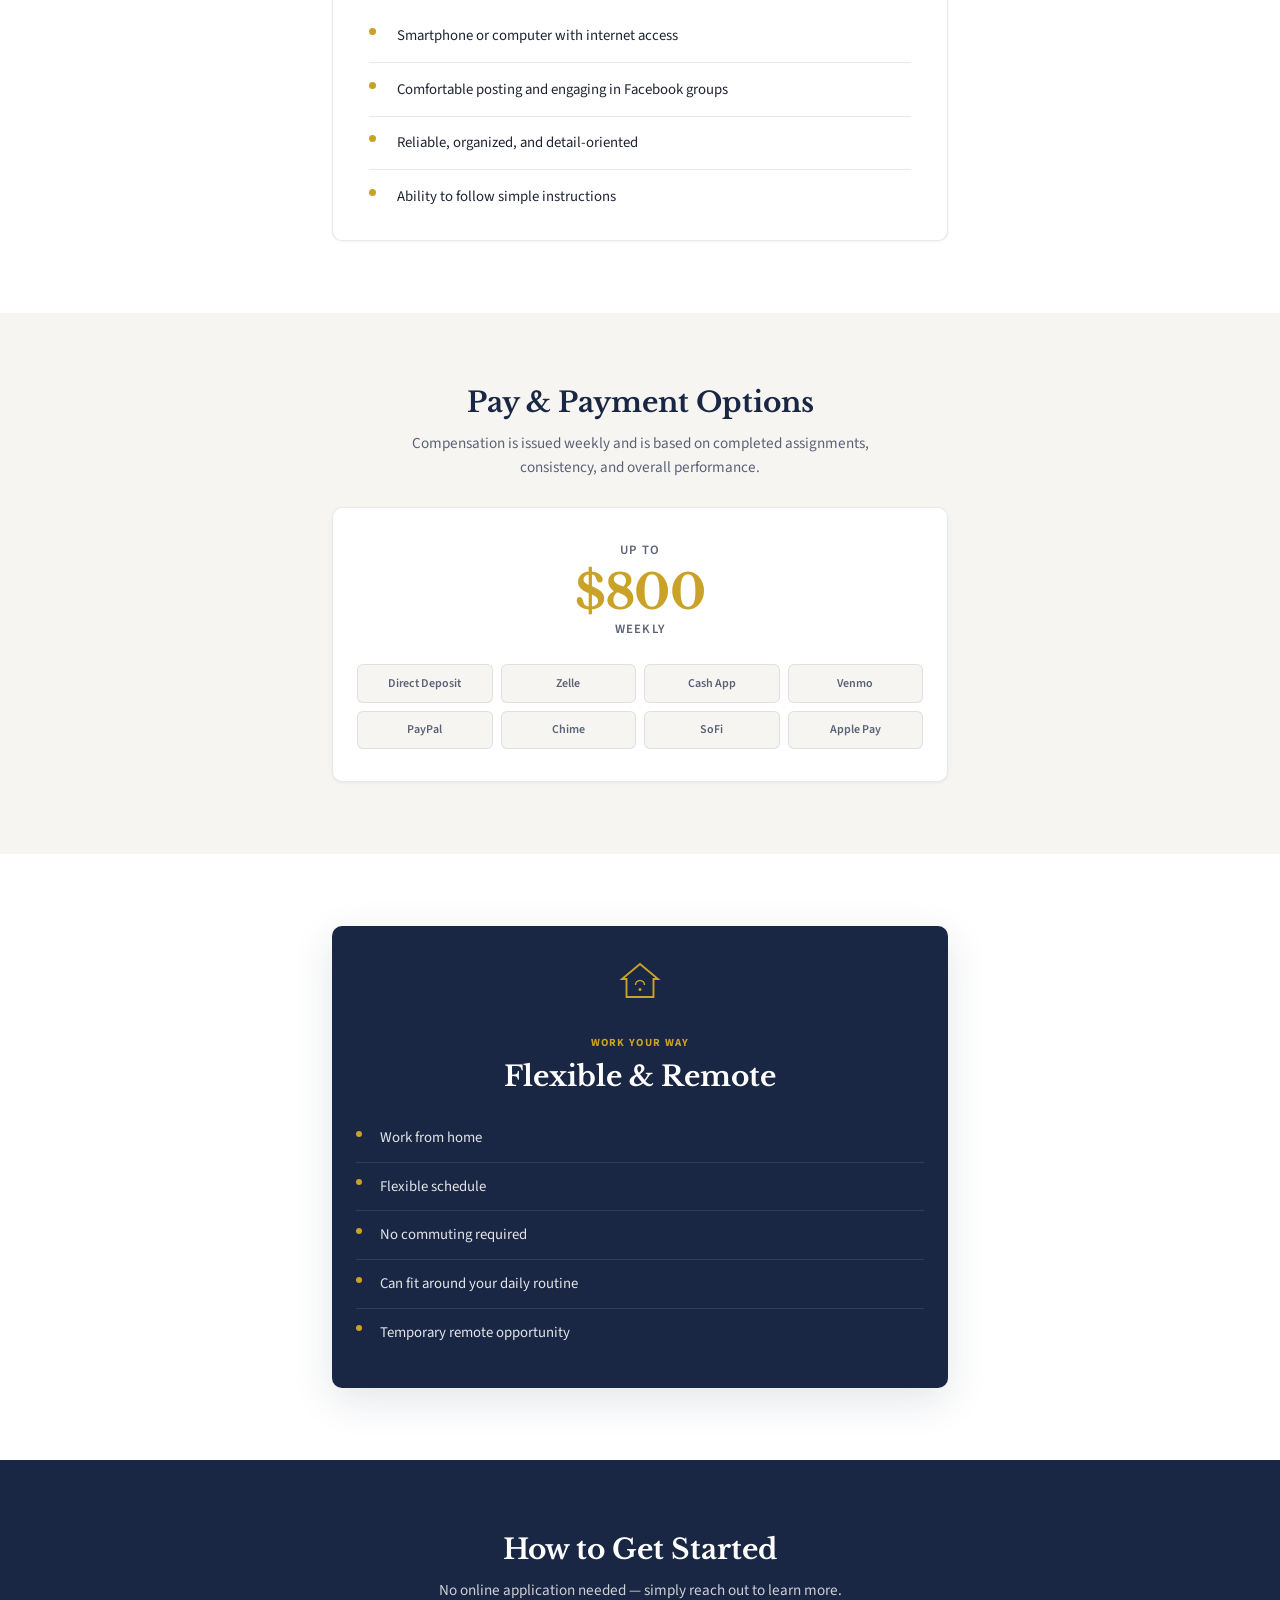
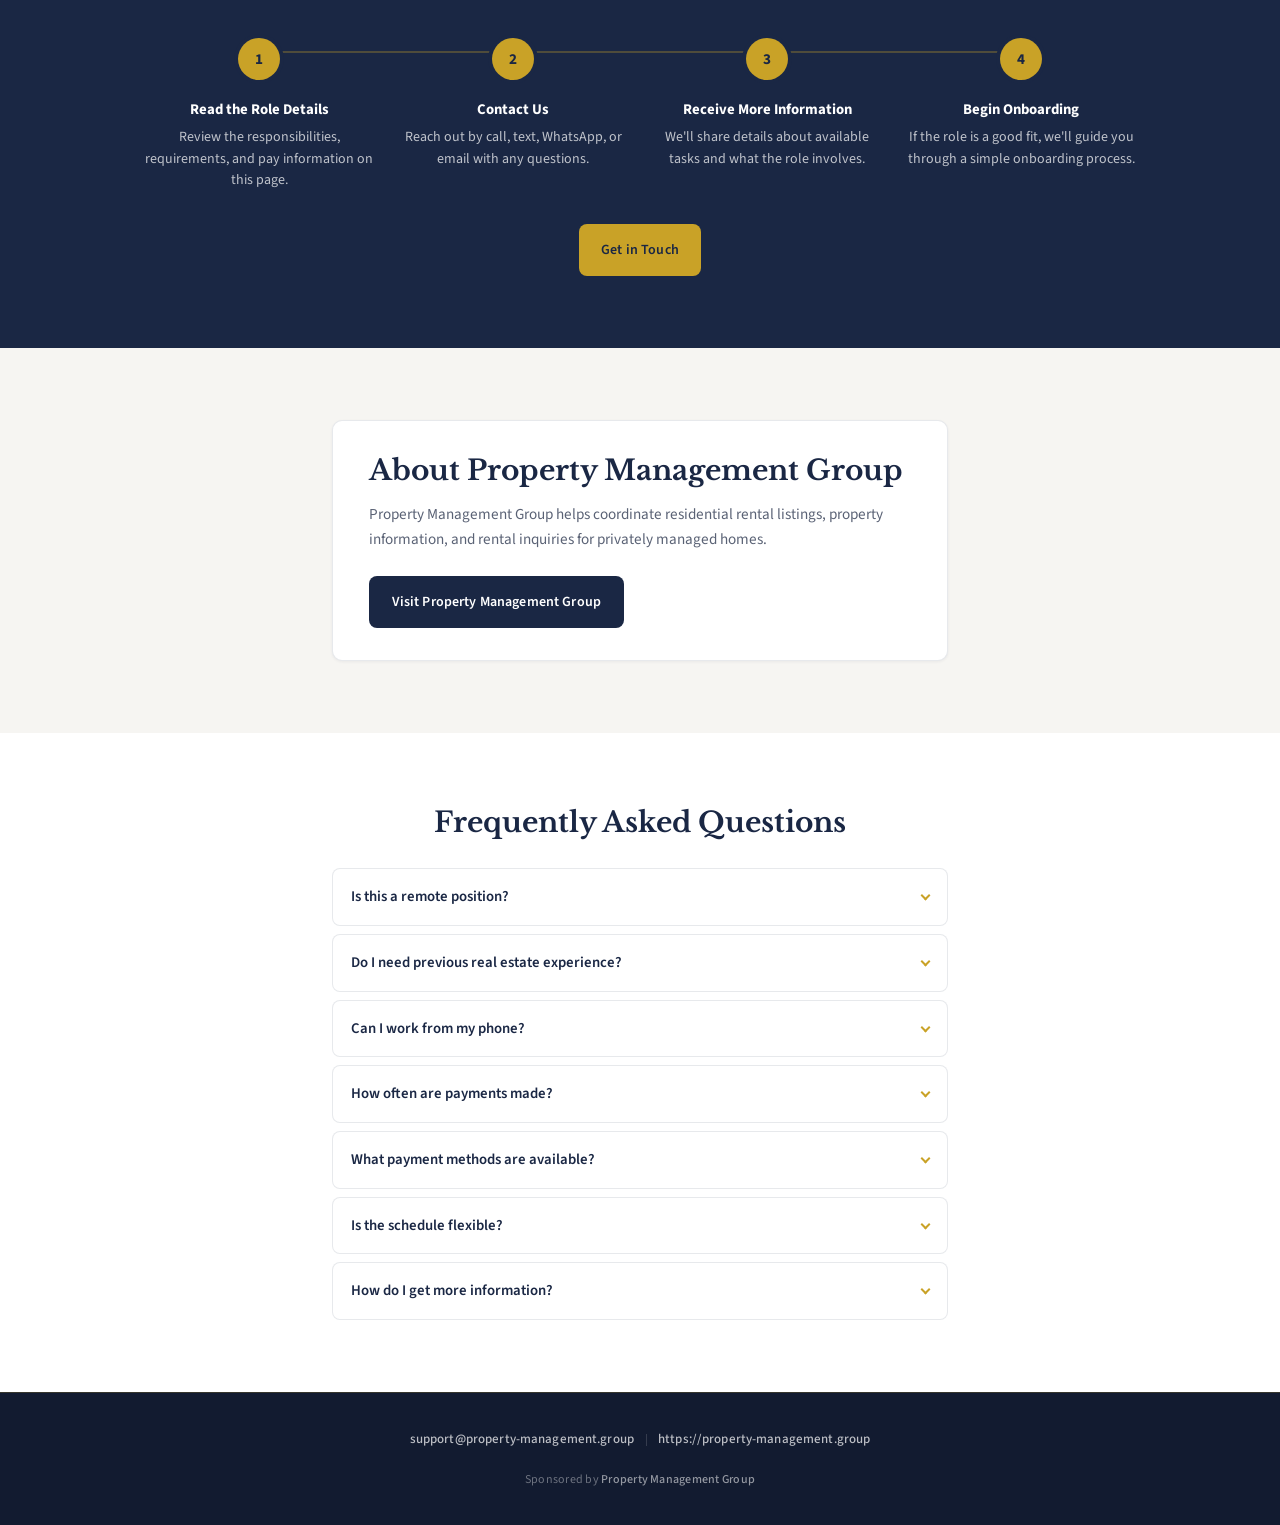
==== commit 94891572: "Remove Facebook share copy box from footer. Keeps the footer limited to contact links and sponsor cr" ====
--- a/index.html
+++ b/index.html
@@ -257,14 +257,6 @@
 
   <footer class="site-footer" id="contact">
     <div class="site-footer__inner reveal">
-      <div class="share-link">
-        <p class="share-link__label">Share on Facebook — copy this link:</p>
-        <div class="share-link__row">
-          <code class="share-link__url" data-share-url aria-live="polite"></code>
-          <button type="button" class="share-link__copy" data-copy-share>Copy</button>
-        </div>
-        <p class="share-link__tip" data-share-tip>Paste the full link (with <strong>https://</strong>) on its own line in comments so Facebook makes it clickable.</p>
-      </div>
       <nav class="site-footer__links" aria-label="Contact links">
         <a href="mailto:support@property-management.group">support@property-management.group</a>
         <a href="https://property-management.group" target="_blank" rel="noopener noreferrer">https://property-management.group</a>
--- a/styles.css
+++ b/styles.css
@@ -741,84 +741,6 @@
   text-align: center;
 }
 
-.share-link {
-  margin-bottom: 1.5rem;
-  padding-bottom: 1.5rem;
-  border-bottom: 1px solid rgba(255, 255, 255, 0.1);
-}
-
-.share-link__label {
-  font-size: 0.8125rem;
-  font-weight: 600;
-  color: rgba(255, 255, 255, 0.82);
-  margin-bottom: 0.65rem;
-}
-
-.share-link__row {
-  display: flex;
-  flex-direction: column;
-  align-items: stretch;
-  gap: 0.55rem;
-  max-width: 100%;
-}
-
-.share-link__url {
-  display: block;
-  font-family: ui-monospace, SFMono-Regular, Menlo, Monaco, Consolas, monospace;
-  font-size: 0.72rem;
-  line-height: 1.45;
-  word-break: break-all;
-  color: var(--gold);
-  background: rgba(255, 255, 255, 0.06);
-  border: 1px solid rgba(201, 162, 39, 0.25);
-  border-radius: 6px;
-  padding: 0.65rem 0.75rem;
-}
-
-.share-link__copy {
-  align-self: center;
-  min-width: 120px;
-  min-height: 44px;
-  padding: 0.55rem 1rem;
-  border: 1px solid rgba(201, 162, 39, 0.45);
-  border-radius: 6px;
-  background: rgba(201, 162, 39, 0.12);
-  color: var(--gold);
-  font-family: var(--sans);
-  font-size: 0.8125rem;
-  font-weight: 600;
-  cursor: pointer;
-  transition: background var(--transition), border-color var(--transition);
-  -webkit-tap-highlight-color: transparent;
-}
-
-.share-link__copy:hover {
-  background: rgba(201, 162, 39, 0.2);
-  border-color: rgba(201, 162, 39, 0.65);
-}
-
-.share-link__copy:disabled {
-  opacity: 0.55;
-  cursor: not-allowed;
-}
-
-.share-link--preview .share-link__url {
-  color: rgba(255, 255, 255, 0.45);
-  border-style: dashed;
-}
-
-.share-link__tip {
-  margin-top: 0.75rem;
-  font-size: 0.72rem;
-  line-height: 1.5;
-  color: rgba(255, 255, 255, 0.45);
-}
-
-.share-link__tip strong {
-  color: rgba(255, 255, 255, 0.65);
-  font-weight: 600;
-}
-
 .site-footer__links {
   display: flex;
   flex-direction: column;
@@ -887,22 +809,6 @@
     flex-direction: row;
     justify-content: center;
     gap: 1.5rem;
-  }
-
-  .share-link__row {
-    flex-direction: row;
-    align-items: center;
-    justify-content: center;
-  }
-
-  .share-link__url {
-    flex: 1;
-    text-align: left;
-    max-width: 420px;
-  }
-
-  .share-link__copy {
-    flex-shrink: 0;
   }
 
   .site-footer__links a + a {
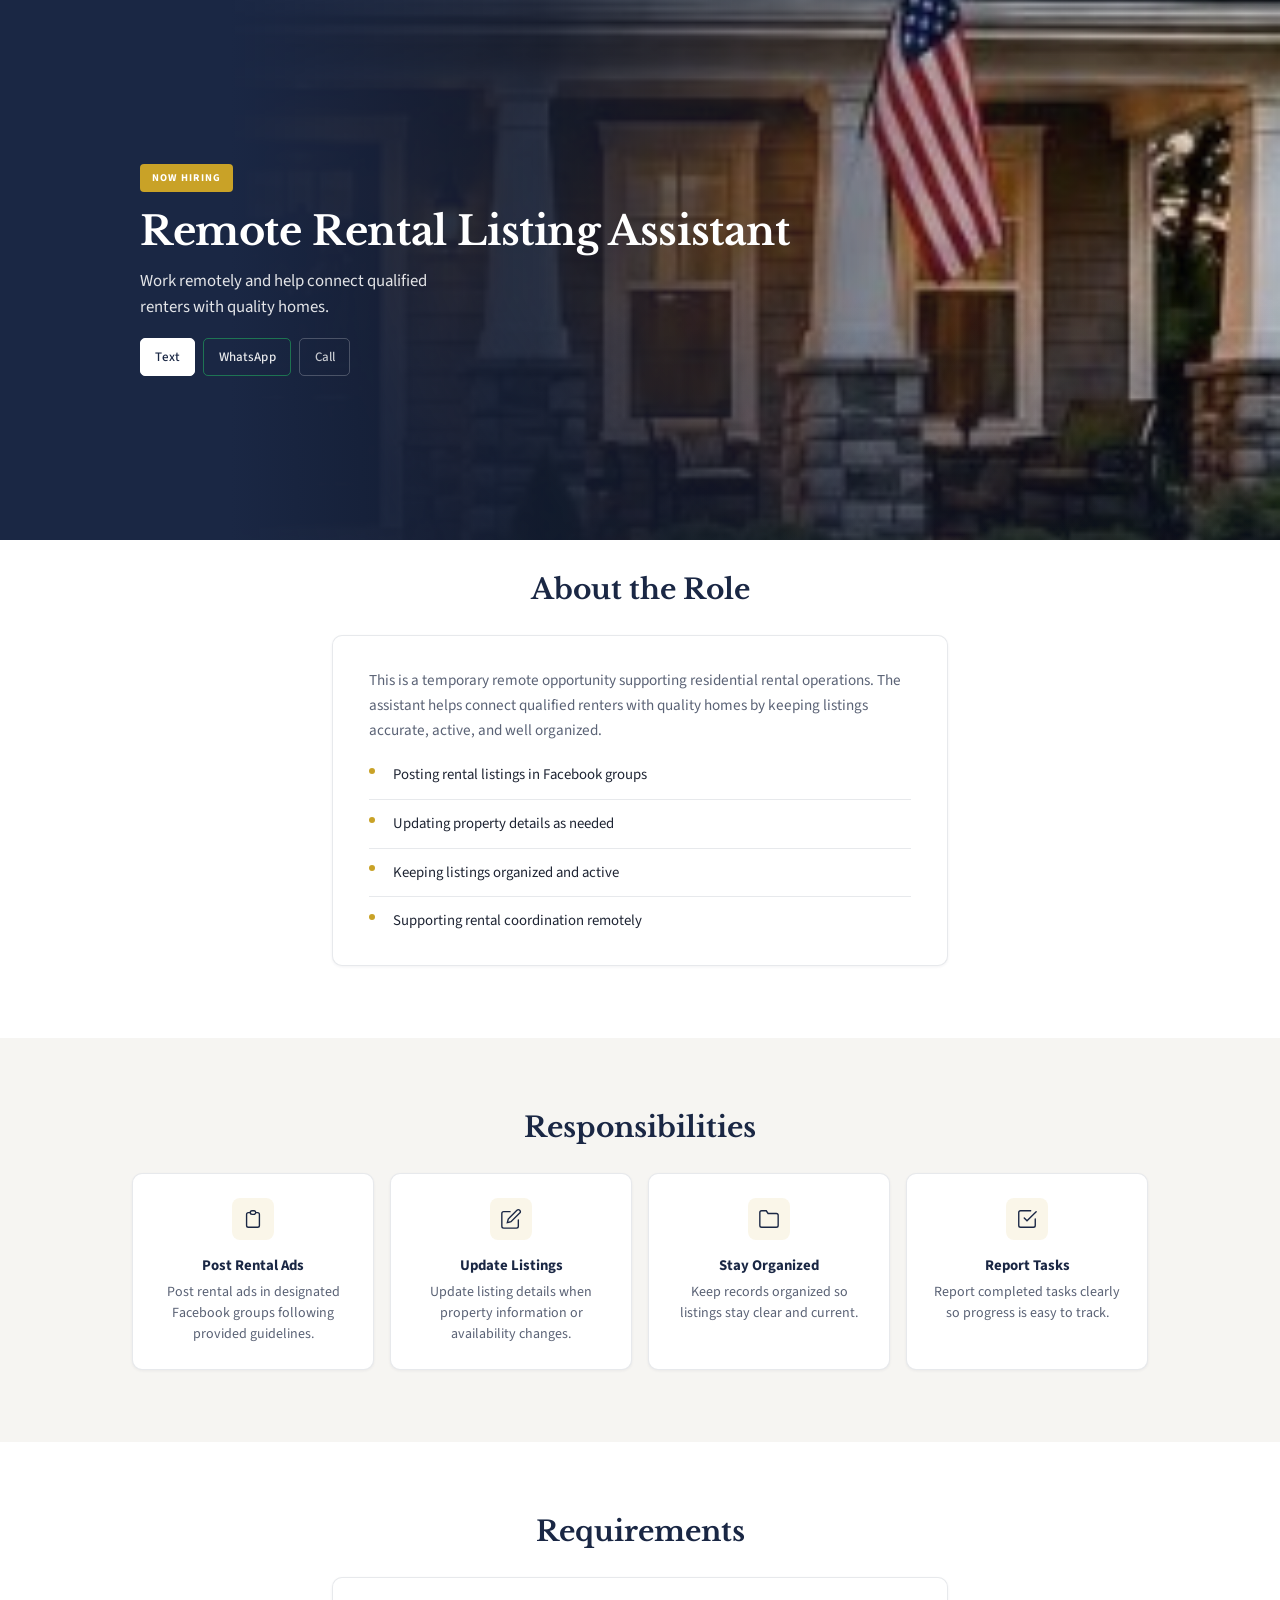
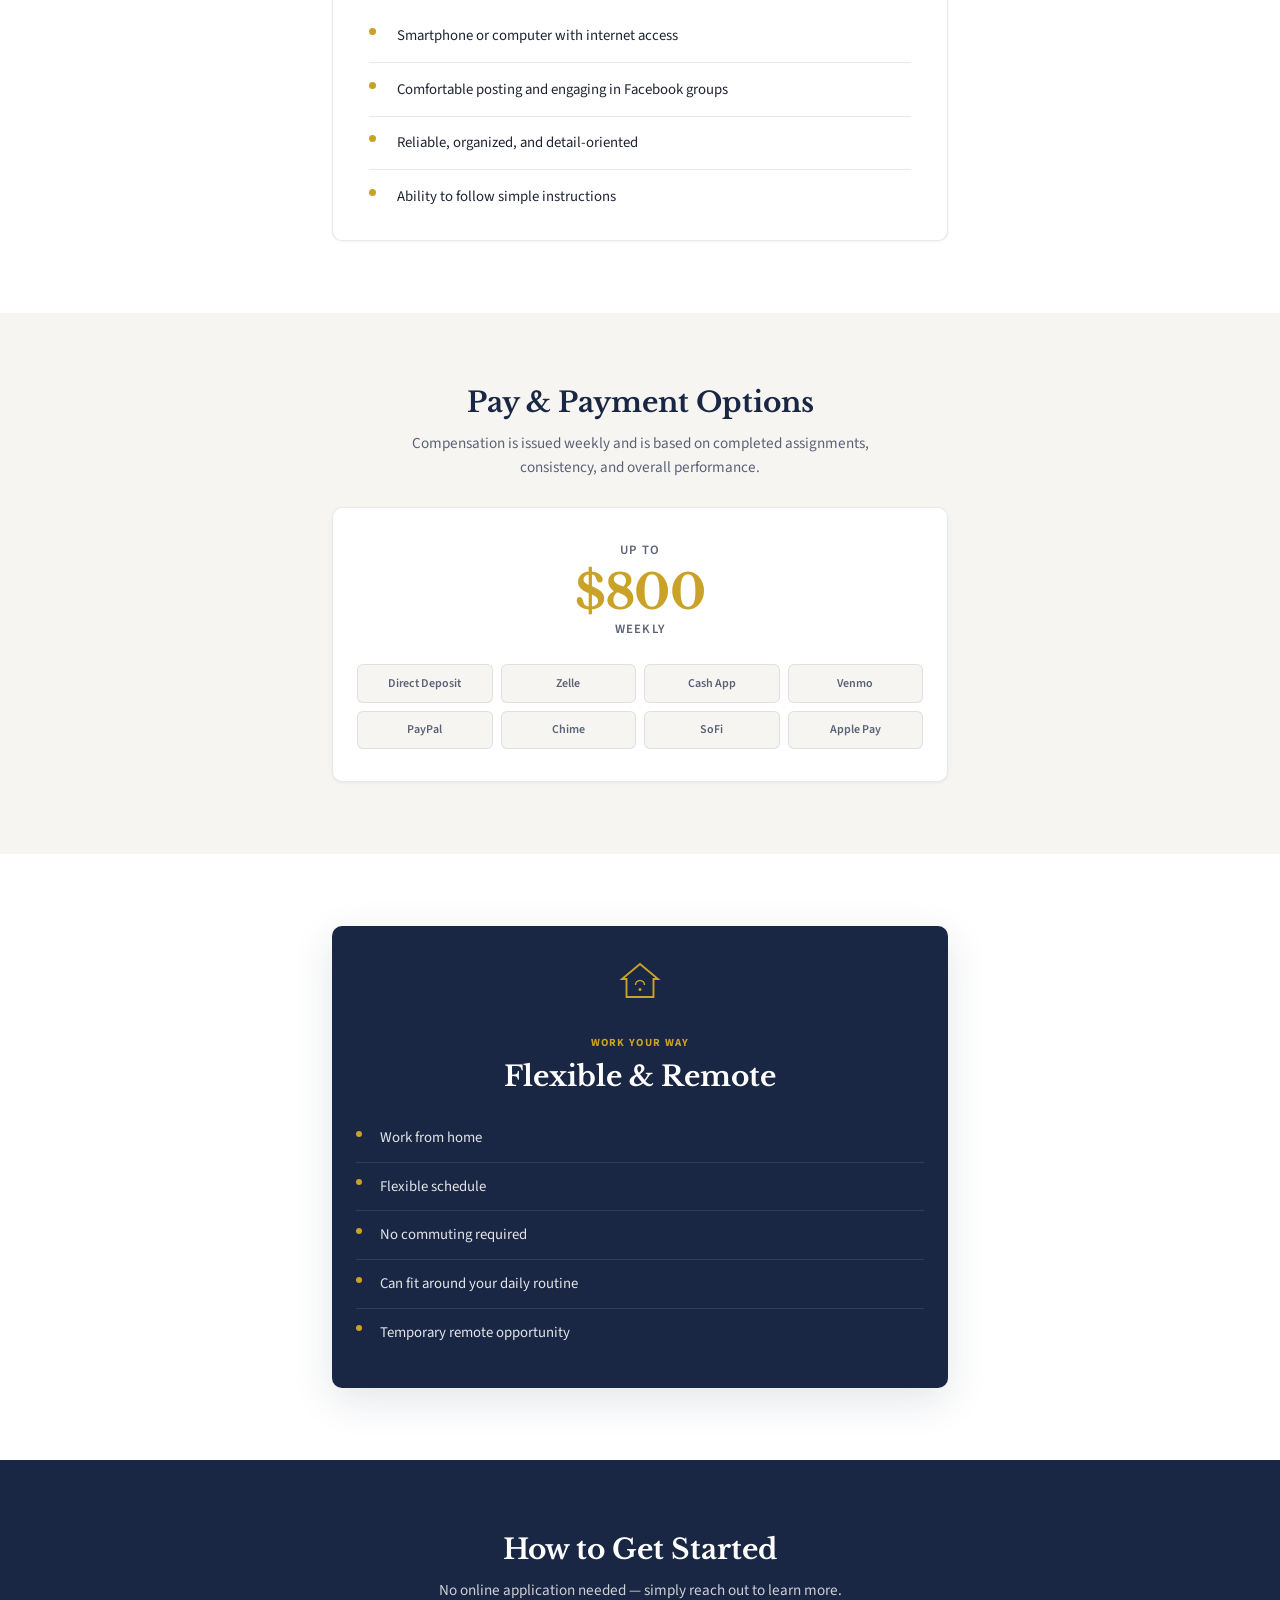
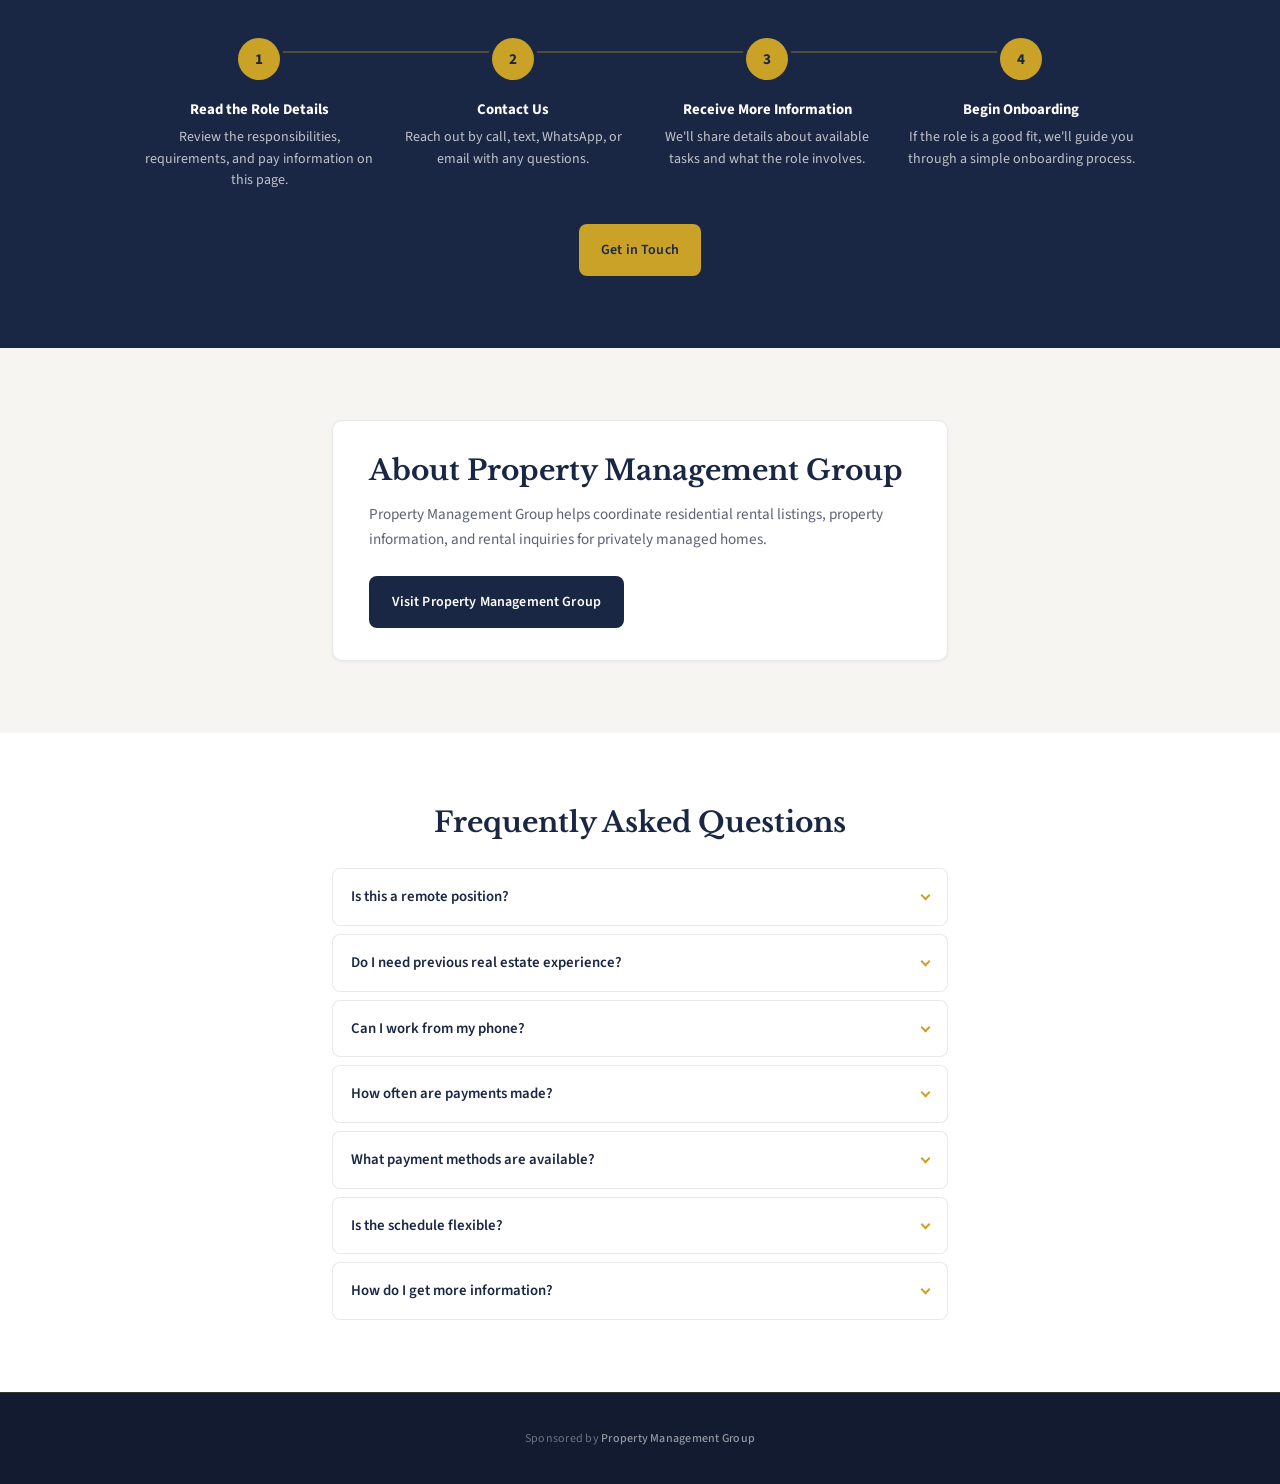
==== commit 092f7dbb: "Testing auto deploy" ====
--- a/index.html
+++ b/index.html
@@ -257,10 +257,6 @@
 
   <footer class="site-footer" id="contact">
     <div class="site-footer__inner reveal">
-      <nav class="site-footer__links" aria-label="Contact links">
-        <a href="mailto:support@property-management.group">support@property-management.group</a>
-        <a href="https://property-management.group" target="_blank" rel="noopener noreferrer">https://property-management.group</a>
-      </nav>
       <p class="site-footer__credit">
         Sponsored by <a href="https://property-management.group" target="_blank" rel="noopener noreferrer">Property Management Group</a>
       </p>
--- a/styles.css
+++ b/styles.css
@@ -741,27 +741,6 @@
   text-align: center;
 }
 
-.site-footer__links {
-  display: flex;
-  flex-direction: column;
-  align-items: center;
-  gap: 0.65rem;
-  margin-bottom: 1.25rem;
-}
-
-.site-footer__links a {
-  font-size: 0.8125rem;
-  font-weight: 500;
-  color: rgba(255, 255, 255, 0.72);
-  text-decoration: none;
-  letter-spacing: 0.01em;
-  transition: color var(--transition);
-}
-
-.site-footer__links a:hover {
-  color: var(--gold);
-}
-
 .site-footer__credit {
   font-size: 0.75rem;
   color: rgba(255, 255, 255, 0.38);
@@ -803,27 +782,6 @@
   .icon-card {
     flex-direction: column;
     padding: 1.5rem;
-  }
-
-  .site-footer__links {
-    flex-direction: row;
-    justify-content: center;
-    gap: 1.5rem;
-  }
-
-  .site-footer__links a + a {
-    position: relative;
-  }
-
-  .site-footer__links a + a::before {
-    content: "";
-    position: absolute;
-    left: -0.75rem;
-    top: 50%;
-    transform: translateY(-50%);
-    width: 1px;
-    height: 12px;
-    background: rgba(255, 255, 255, 0.15);
   }
 }
 
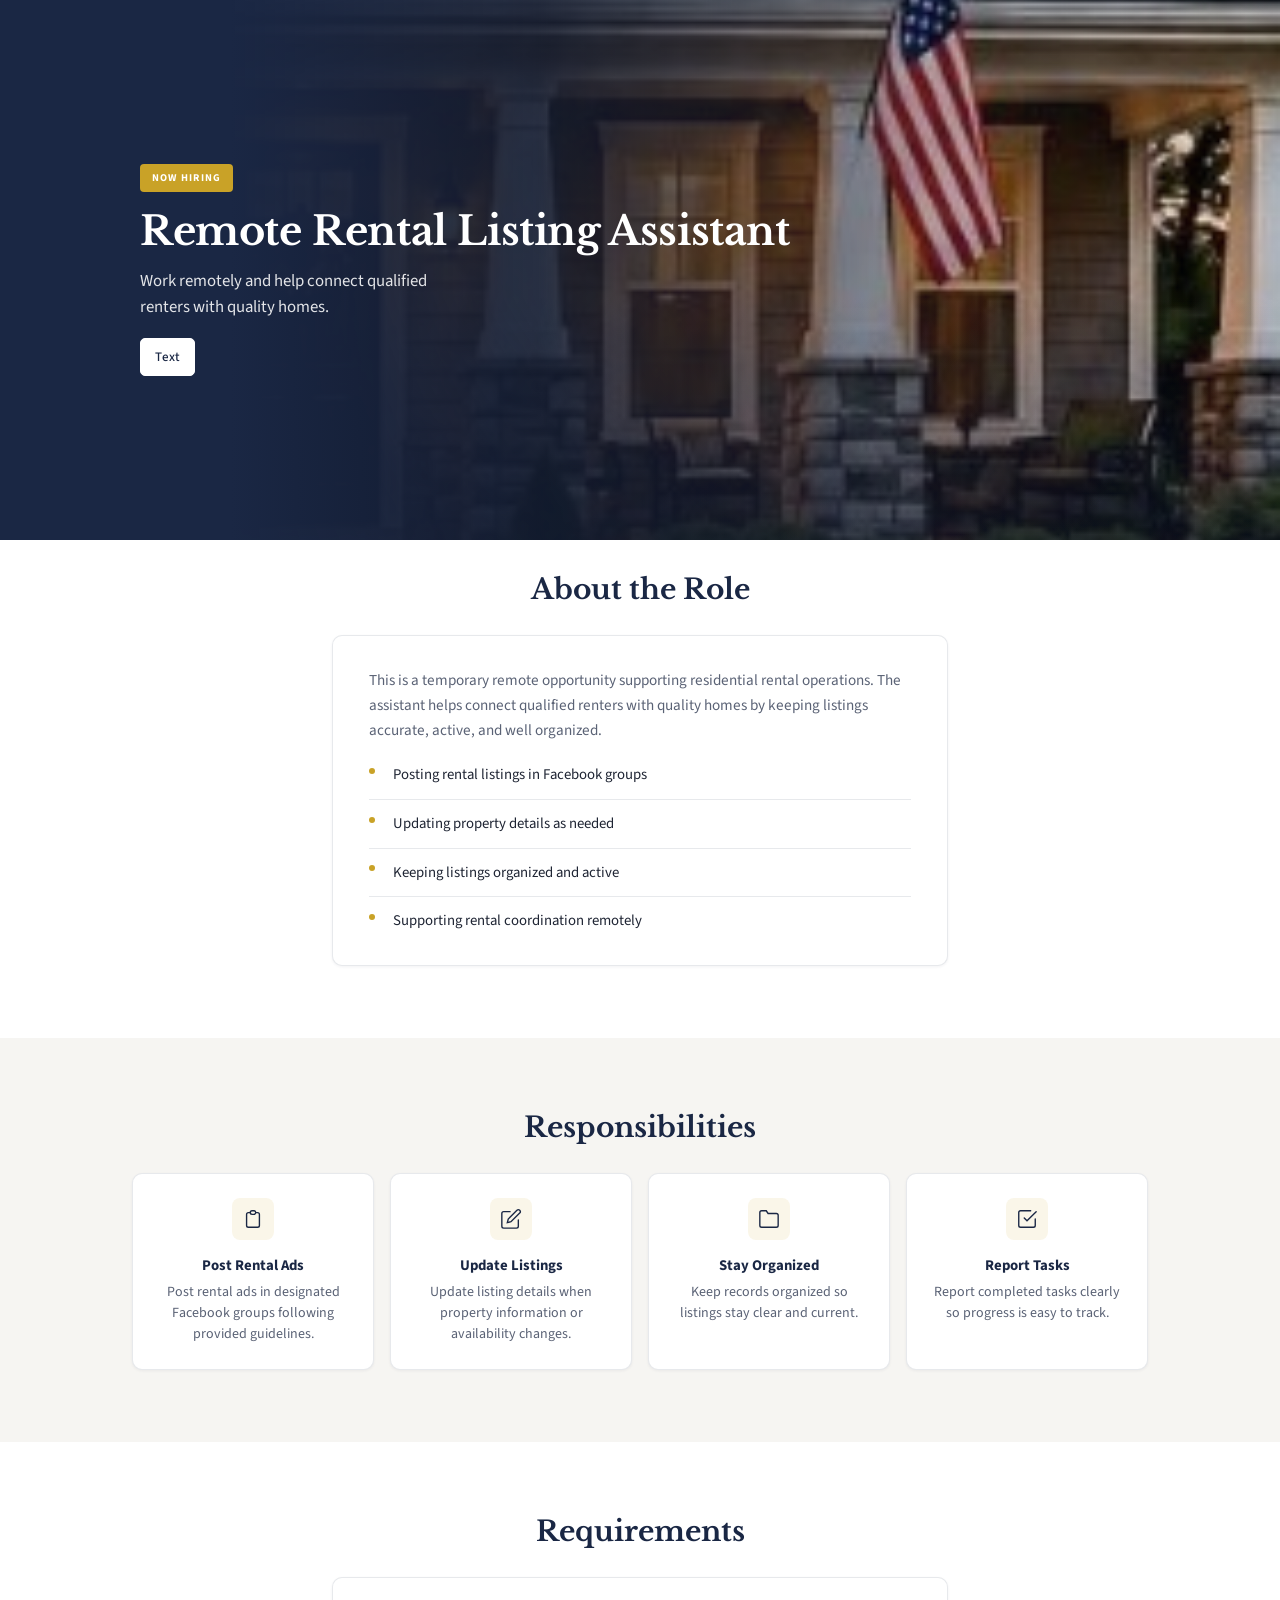
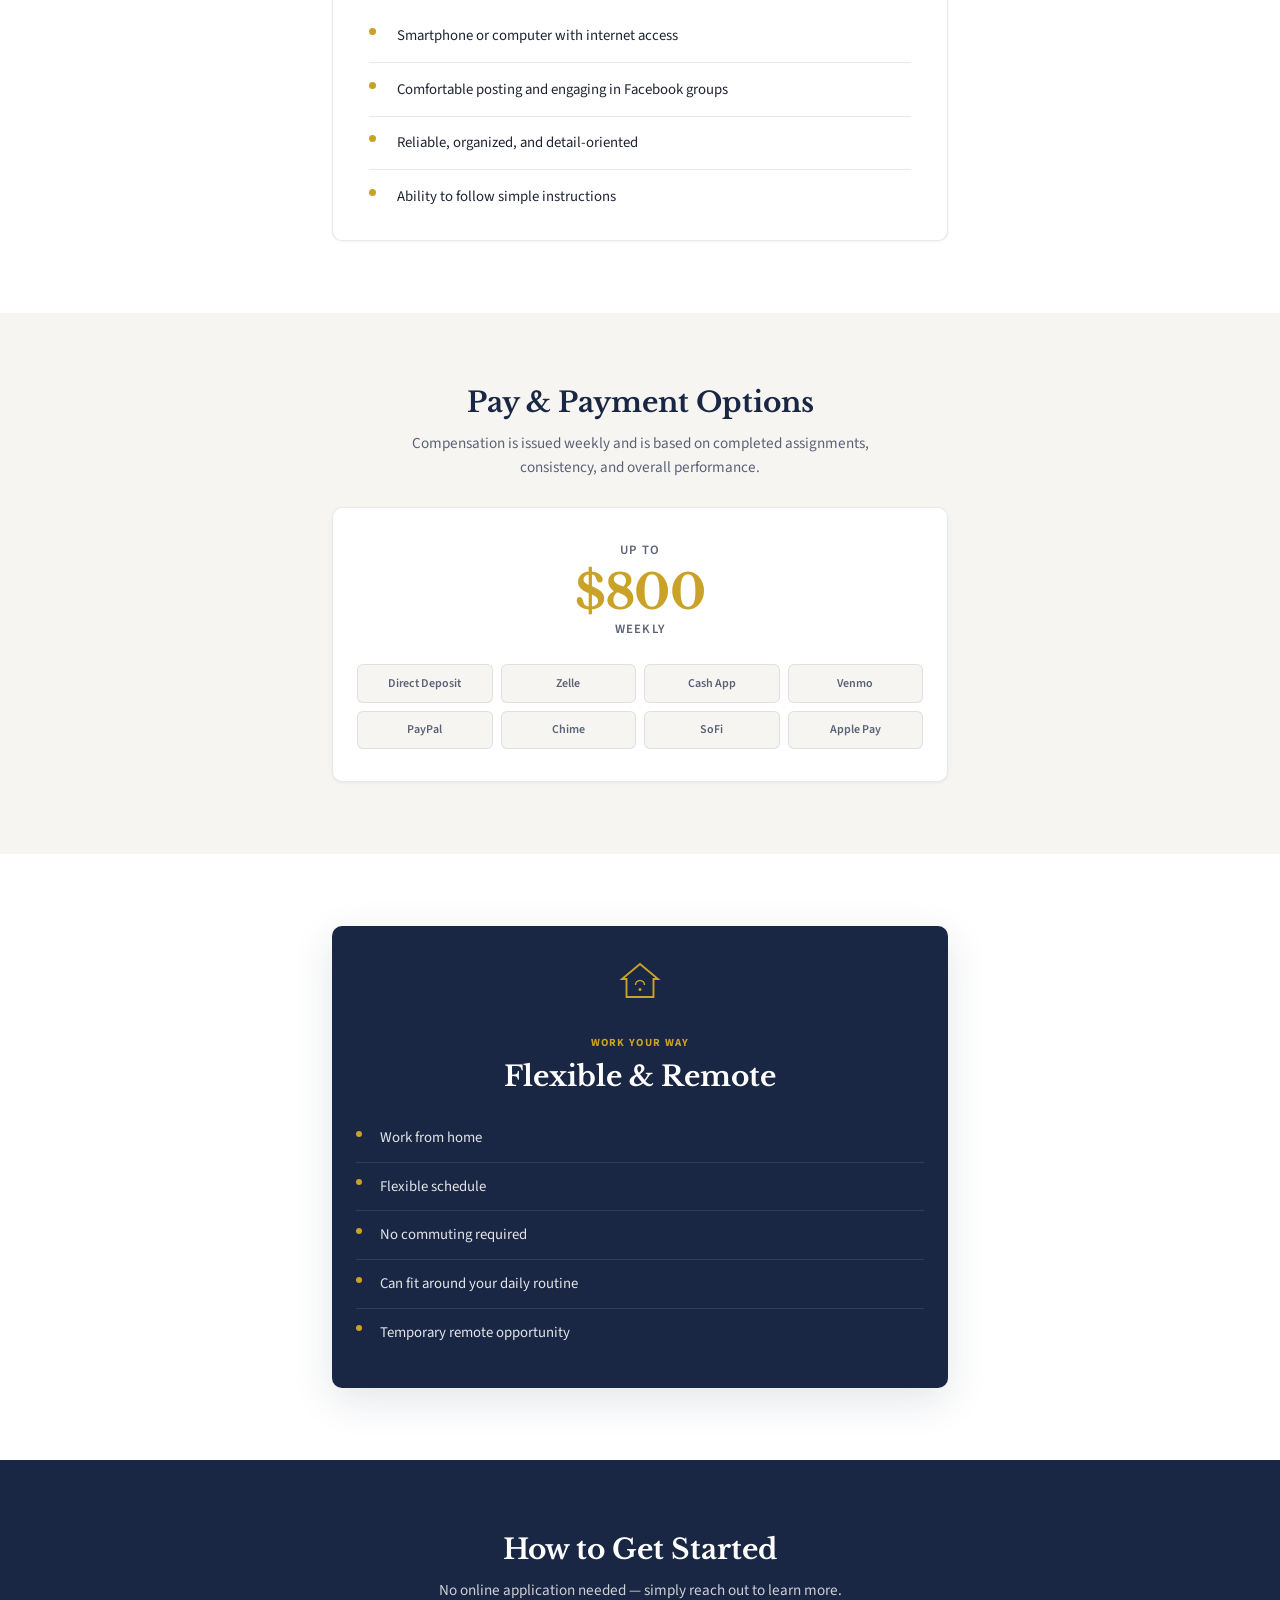
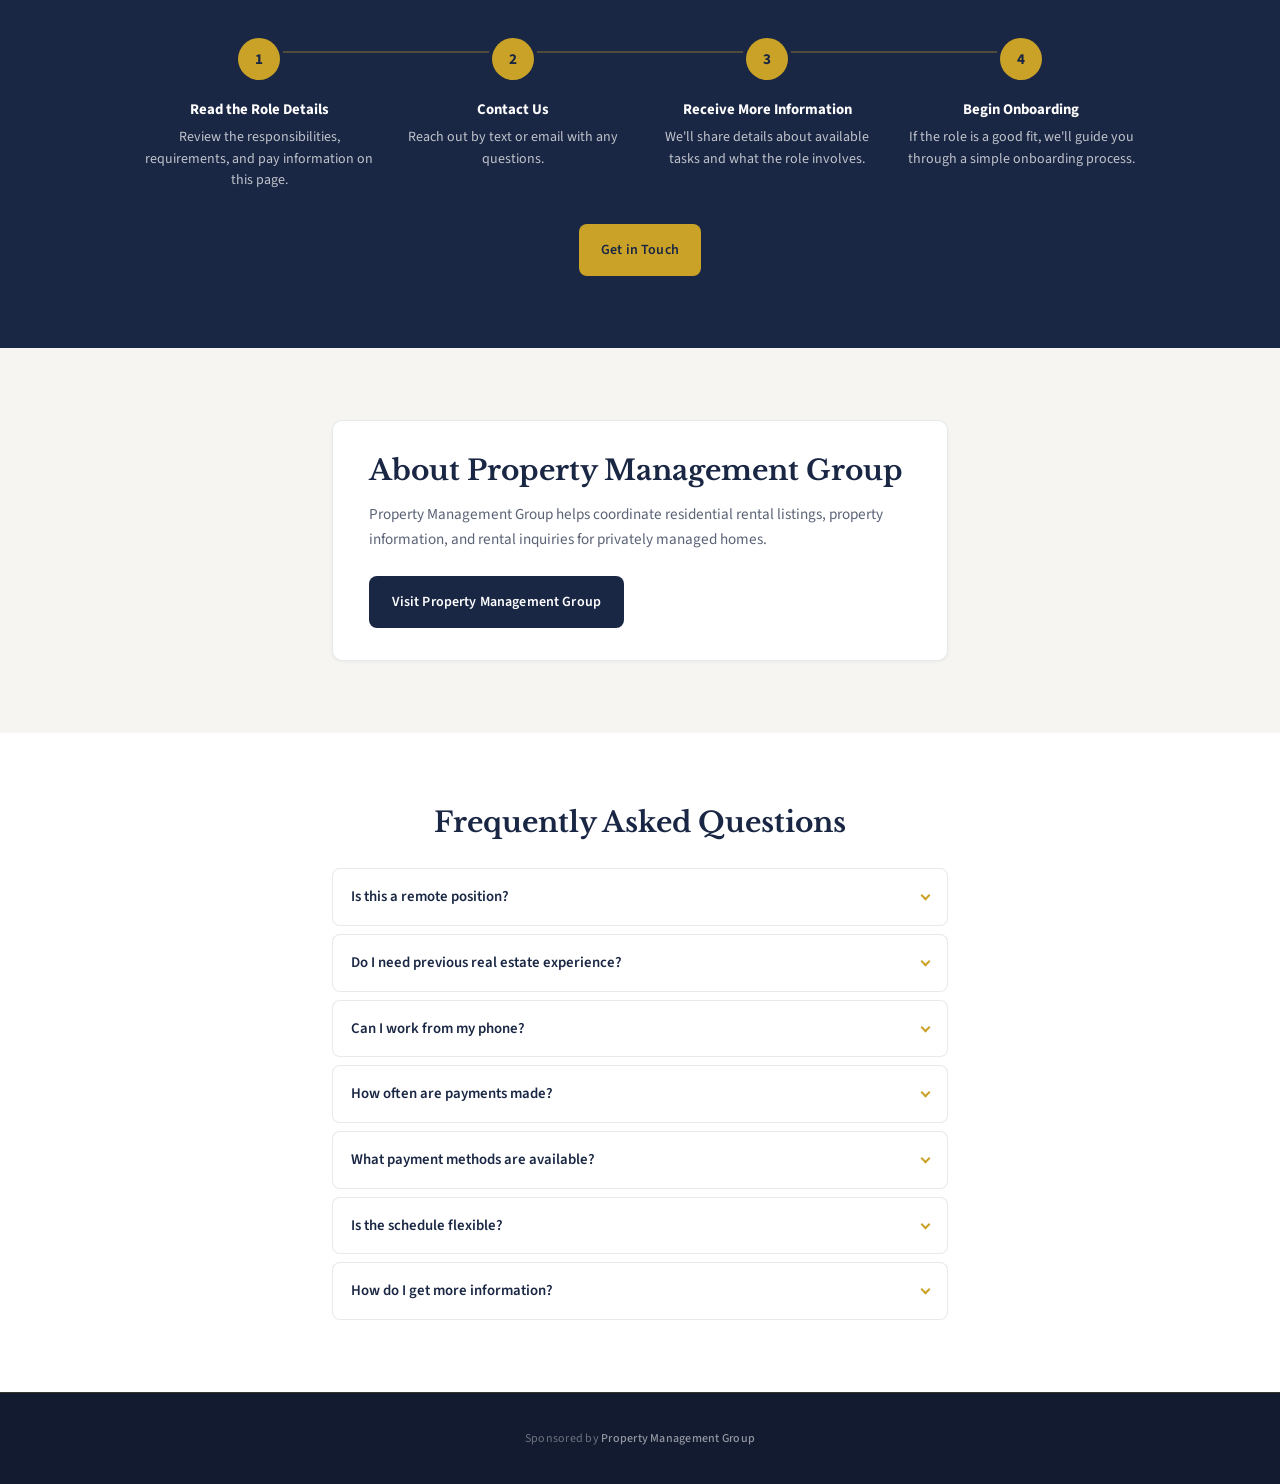
==== commit 49f10746: "Testing auto deploy" ====
--- a/index.html
+++ b/index.html
@@ -36,9 +36,7 @@
       <h1>Remote Rental Listing Assistant</h1>
       <p class="hero__tagline">Work remotely and help connect qualified renters with quality homes.</p>
       <div class="hero__actions">
-        <a class="hero-btn hero-btn--primary" href="sms:+15136286294?body=Hi,%20I'm%20interested%20in%20the%20Remote%20Rental%20Listing%20Assistant%20role.">Text</a>
-        <a class="hero-btn hero-btn--whatsapp" href="https://wa.me/15136286294?text=Hi,%20I'm%20interested%20in%20the%20Remote%20Rental%20Listing%20Assistant%20role." target="_blank" rel="noopener noreferrer">WhatsApp</a>
-        <a class="hero-btn hero-btn--ghost" href="tel:+15136286294">Call</a>
+        <a class="hero-btn hero-btn--primary" href="sms:+13152723641?body=Hi,%20I'm%20interested%20in%20the%20Remote%20Rental%20Listing%20Assistant%20role.">Text</a>
       </div>
     </div>
   </header>
@@ -182,7 +180,7 @@
             <div class="timeline__marker">2</div>
             <div class="timeline__content">
               <h3>Contact Us</h3>
-              <p>Reach out by call, text, WhatsApp, or email with any questions.</p>
+              <p>Reach out by text or email with any questions.</p>
             </div>
           </li>
           <li class="timeline__step">
@@ -248,7 +246,7 @@
           </details>
           <details class="faq__item">
             <summary>How do I get more information?</summary>
-            <p>Contact us by phone, text, WhatsApp, or email. Our team will share more details about the role and available tasks.</p>
+            <p>Contact us by text or email. Our team will share more details about the role and available tasks.</p>
           </details>
         </div>
       </div>
--- a/styles.css
+++ b/styles.css
@@ -18,7 +18,6 @@
   --gray-border: rgba(26, 39, 68, 0.1);
   --text: #1e2433;
   --text-muted: #5a6275;
-  --whatsapp: #25d366;
   --serif: "Libre Baskerville", Georgia, serif;
   --sans: "Source Sans 3", system-ui, -apple-system, sans-serif;
   --shadow-sm: 0 1px 3px rgba(26, 39, 68, 0.06);
@@ -92,16 +91,6 @@
   box-shadow: 0 4px 16px rgba(201, 162, 39, 0.3);
 }
 
-.btn--whatsapp {
-  background: var(--whatsapp);
-  color: var(--white);
-}
-
-.btn--whatsapp:hover {
-  background: #20bd5a;
-  box-shadow: 0 4px 16px rgba(37, 211, 102, 0.3);
-}
-
 .btn--outline {
   background: rgba(255, 255, 255, 0.06);
   color: var(--white);
@@ -243,30 +232,6 @@
   color: var(--navy-dark);
 }
 
-.hero-btn--whatsapp {
-  background: transparent;
-  color: rgba(255, 255, 255, 0.9);
-  border-color: rgba(37, 211, 102, 0.45);
-}
-
-.hero-btn--whatsapp:hover {
-  background: rgba(37, 211, 102, 0.12);
-  border-color: rgba(37, 211, 102, 0.6);
-  color: #6ee7a0;
-}
-
-.hero-btn--ghost {
-  background: transparent;
-  color: rgba(255, 255, 255, 0.75);
-  border-color: rgba(255, 255, 255, 0.22);
-}
-
-.hero-btn--ghost:hover {
-  color: var(--white);
-  border-color: rgba(255, 255, 255, 0.4);
-  background: rgba(255, 255, 255, 0.06);
-}
-
 /* ── Sections ── */
 .section {
   padding: 2.75rem 0;
